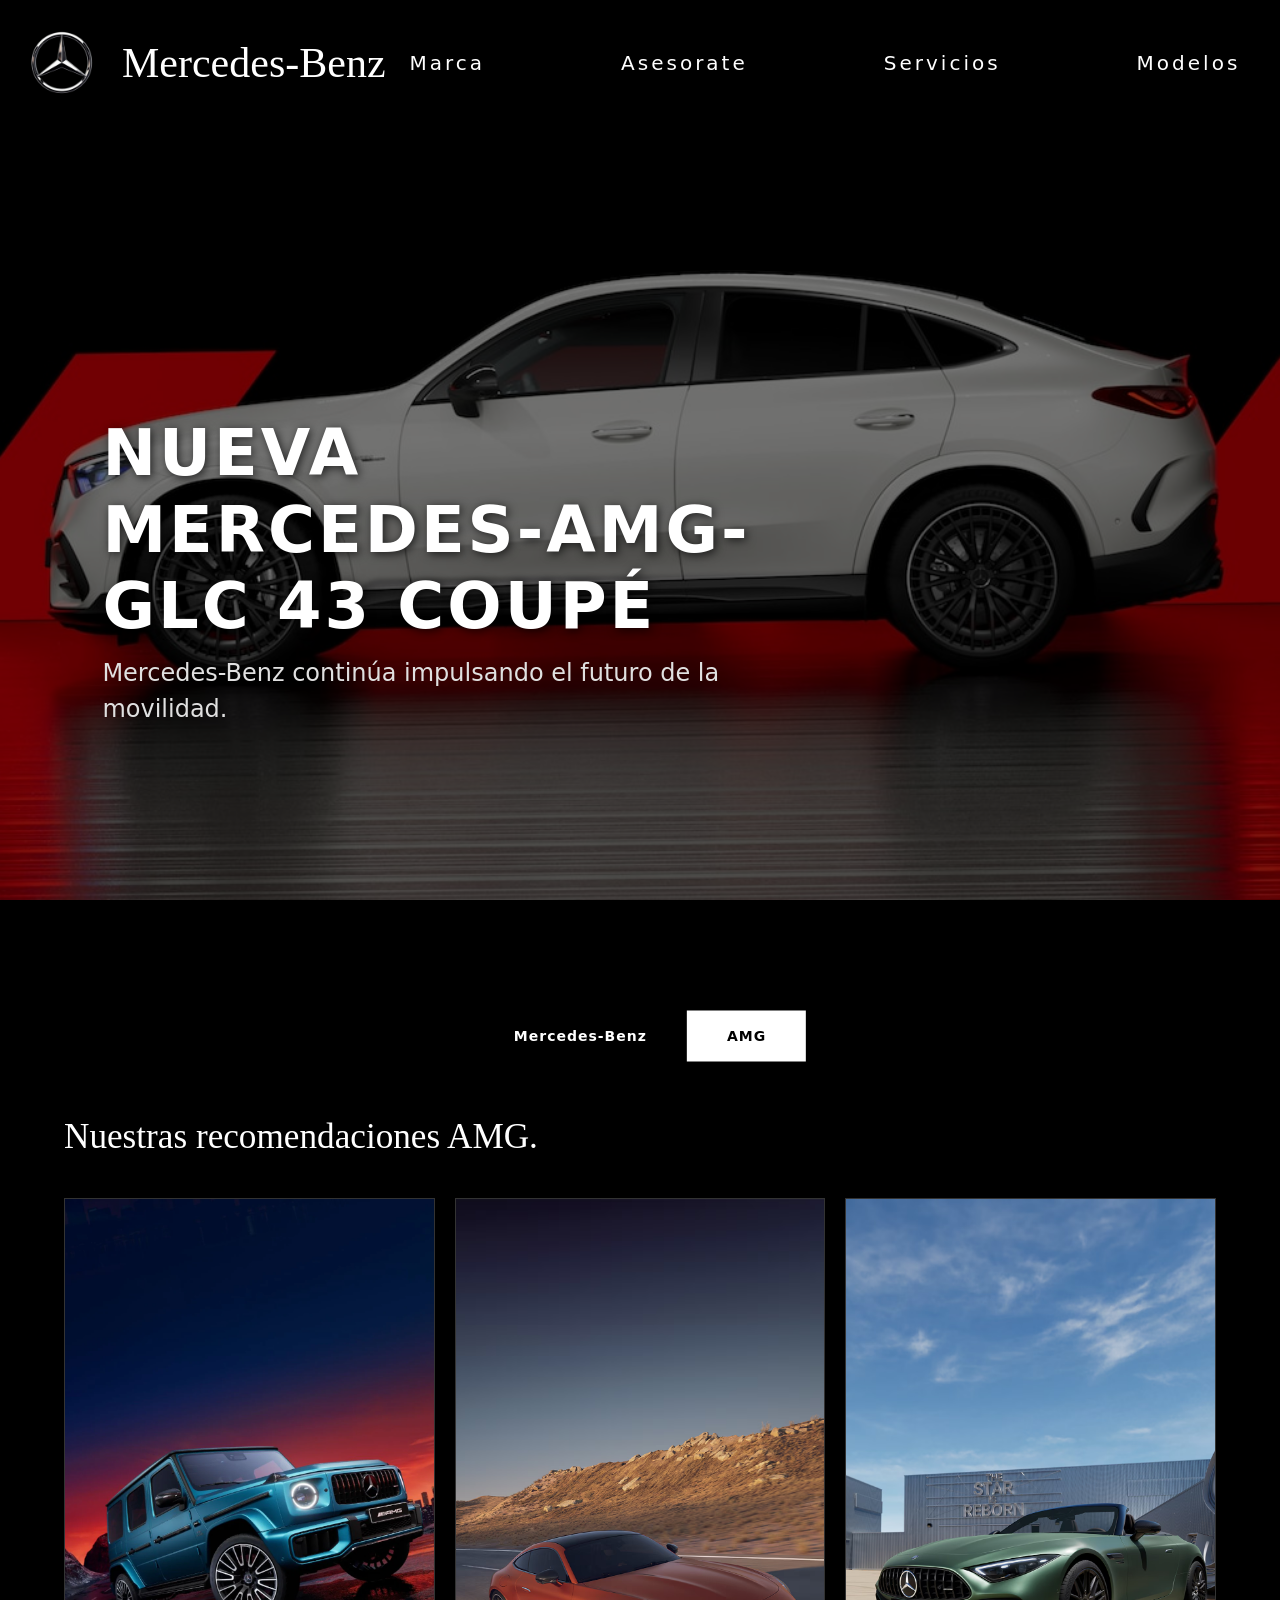
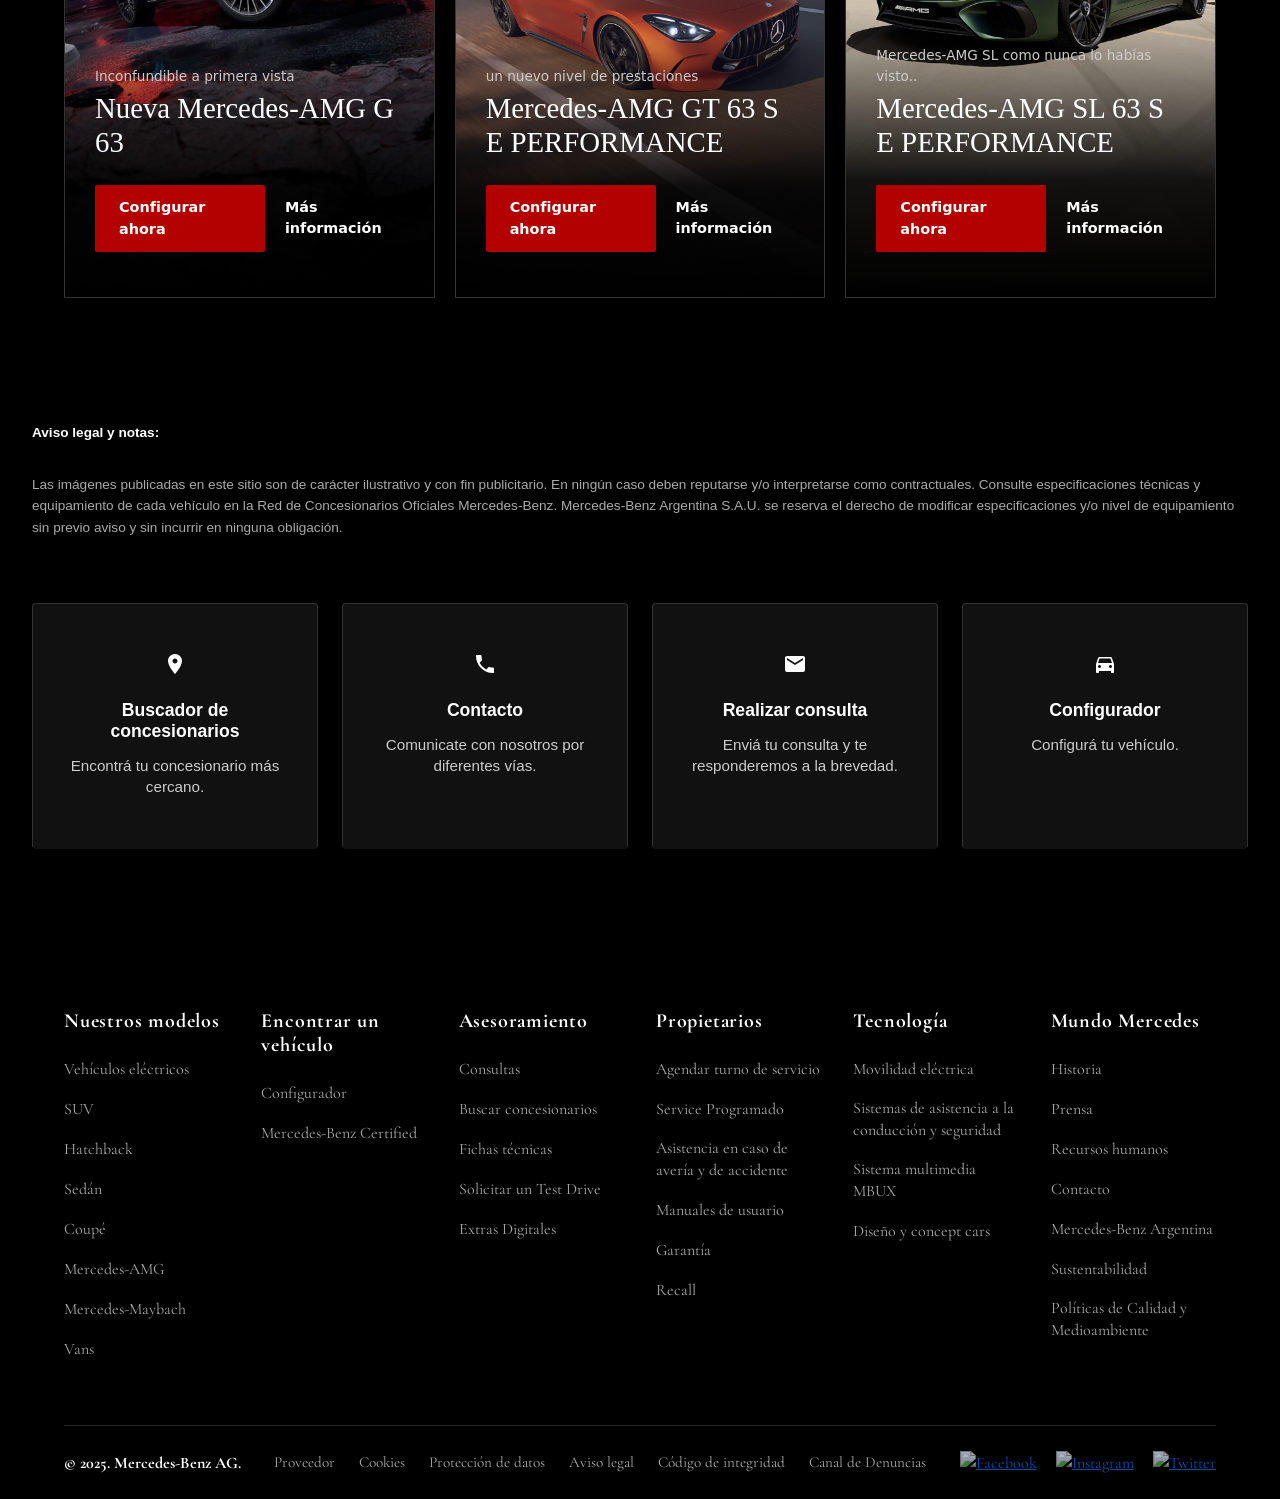
==== pages/amg.html @ 5021b821 "main arreglado" ====
<!DOCTYPE html>
<html lang="es">

<head>
    <meta charset="UTF-8">
    <meta name="author" content="octavio fernandez" />
    <meta name="viewport" content="width=device-width, initial-scale=1.0">
    <meta name="keywords"
        content="mercedes,benz,modelos,4matic,coupe,auto,carro,vehiculo,luxury,luxurycar,suv,amg,performance" />
    <meta name="description" content="Pagina web de la linea Mercedes-AMG - Driving Performance" />
    <link class="icon" href="./assets/img/redondo.png" type="image/png" />

    <link href="https://cdn.jsdelivr.net/npm/bootstrap@5.3.3/dist/css/bootstrap.min.css" rel="stylesheet"
        integrity="sha384-QWTKZyjpPEjISv5WaRU9OFeRpok6YctnYmDr5pNlyT2bRjXh0JMhjY6hW+ALEwIH" crossorigin="anonymous">

    <link href="https://fonts.googleapis.com/css2?family=Cormorant+Garamond:wght@300;400;600&display=swap"
        rel="stylesheet">

    <link rel="stylesheet" href="../css/amg.css">
    <link rel="stylesheet" href="../css/amg2.css">
    <link rel="stylesheet" href="../css/navbar.css">
    <link rel="stylesheet" href="../css/footer.css" />
    <link rel="stylesheet" href="../css/indexresponsive.css" />

    <title>Mercedes-AMG | Octavio Fernandez</title>
</head>

<body>

    <header>
        <nav class="navbar navbar-expand-lg mi-nav-personalizado">
            <div class="container-fluid">

                <a class="navbar-brand mi-logo" href="../index.html">
                    <img src="../assets/img/LOGOPLATEADO1-removebg-preview.png" alt="Logo de Mercedes-Benz" width="40"
                        height="40" class="d-inline-block align-text-top">
                    Mercedes-Benz
                </a>

                <button class="navbar-toggler" type="button" data-bs-toggle="collapse" data-bs-target="#navbarNav"
                    aria-controls="navbarNav" aria-expanded="false" aria-label="Toggle navigation">
                    <span class="navbar-toggler-icon"></span>
                </button>

                <div class="collapse navbar-collapse" id="navbarNav">
                    <ul class="navbar-nav mi-lista-enlaces">
                        <li class="nav-item">
                            <a class="nav-link" href="../pages/marca.html">Marca</a>
                        </li>
                        <li class="nav-item">
                            <a class="nav-link" href="./pages/asesorate.html">Asesorate</a>
                        </li>
                        <li class="nav-item">
                            <a class="nav-link" href="../pages/servicios.html">Servicios</a>
                        </li>
                        <li class="nav-item">
                            <a class="nav-link" href="../pages/modelos.html">Modelos</a>
                        </li>
                    </ul>
                </div>

            </div>
        </nav>
    </header>
<main>
        <!-- HERO PRINCIPAL -->
        <section class="hero">
            <div class="hero-overlay">
                <div class="hero-content">
                    <h1 class="hero-titulo">Nueva Mercedes-AMG-GLC 43 Coupé</h1>
                    <p class="hero-descripcion">Mercedes-Benz continúa impulsando el futuro de la movilidad.</p>
                </div>
            </div>
            <div class="hero-tabs">
                <a href="index.html" class="hero-tab active">Mercedes-Benz</a>
                <a href="pages/amg.html" class="hero-tab">AMG</a>
            </div>
        </section>

        <!-- SECCIÓN RECOMENDACIONES -->
        <section class="recomendaciones" id="recomendaciones-amg">
            <h2 class="recomendaciones__titulo">Nuestras recomendaciones AMG.</h2>

            <div class="recomendaciones__grid">
                <article class="card-auto">
                    <img src="../assets/img/G63 AMG.webp" alt="" class="card-auto__img">
                    <div class="card-auto__content">
                        <span class="card-auto__tag">Inconfundible a primera vista</span>
                        <h3 class="card-auto__nombre">Nueva Mercedes-AMG G 63</h3>
                        <div class="card-auto__acciones">
                            <a href="#" class="btn-azul">Configurar ahora</a>
                            <a href="#" class="link-blanco">Más información</a>
                        </div>
                    </div>
                </article>

                <article class="card-auto">
                    <img src="../assets/img/GT63 AMG.avif" alt="AMG C 63 S" class="card-auto__img">
                    <div class="card-auto__content">
                        <span class="card-auto__tag">un nuevo nivel de prestaciones</span>
                        <h3 class="card-auto__nombre">Mercedes-AMG GT 63 S E PERFORMANCE</h3>
                        <div class="card-auto__acciones">
                            <a href="#" class="btn-azul">Configurar ahora</a>
                            <a href="#" class="link-blanco">Más información</a>
                        </div>
                    </div>
                </article>

                <article class="card-auto">
                    <img src="../assets/img/SL63 AMG.avif" alt="AMG GLE 53 Coupé" class="card-auto__img">
                    <div class="card-auto__content">
                        <span class="card-auto__tag">Mercedes-AMG SL como nunca lo habías visto..</span>
                        <h3 class="card-auto__nombre">Mercedes-AMG SL 63 S E PERFORMANCE</h3>
                        <div class="card-auto__acciones">
                            <a href="#" class="btn-azul">Configurar ahora</a>
                            <a href="#" class="link-blanco">Más información</a>
                        </div>
                    </div>
                </article>
            </div>
        </section>

        <!-- SECCIÓN LEGALES Y ACCIONES -->
        <section class="legales-y-acciones">
            <div class="aviso-legal">
                <p><strong>Aviso legal y notas:</strong><br>
                    Las imágenes publicadas en este sitio son de carácter ilustrativo y con fin publicitario. En ningún
                    caso deben reputarse y/o interpretarse como contractuales. Consulte especificaciones técnicas y
                    equipamiento de cada vehículo en la Red de Concesionarios Oficiales Mercedes-Benz. Mercedes-Benz
                    Argentina S.A.U. se reserva el derecho de modificar especificaciones y/o nivel de equipamiento sin
                    previo aviso y sin incurrir en ninguna obligación.</p>
            </div>

            <div class="acciones-grid">
                <a href="#" class="accion-card">
                    <svg class="accion-icon" viewBox="0 0 24 24" fill="currentColor">
                        <path d="M12 2C8.13 2 5 5.13 5 9c0 5.25 7 13 7 13s7-7.75 7-13c0-3.87-3.13-7-7-7zm0 9.5c-1.38 0-2.5-1.12-2.5-2.5s1.12-2.5 2.5-2.5 2.5 1.12 2.5 2.5-1.12 2.5-2.5 2.5z" />
                    </svg>
                    <h4 class="accion-titulo">Buscador de concesionarios</h4>
                    <p class="accion-descripcion">Encontrá tu concesionario más cercano.</p>
                </a>

                <a href="#" class="accion-card">
                    <svg class="accion-icon" viewBox="0 0 24 24" fill="currentColor">
                        <path d="M6.62 10.79c1.44 2.83 3.76 5.14 6.59 6.59l2.2-2.2c.27-.27.67-.36 1.02-.24 1.12.37 2.33.57 3.57.57.55 0 1 .45 1 1V20c0 .55-.45 1-1 1-9.39 0-17-7.61-17-17 0-.55.45-1 1-1h3.5c.55 0 1 .45 1 1 0 1.25.2 2.45.57 3.57.11.35.03.74-.25 1.02l-2.2 2.2z" />
                    </svg>
                    <h4 class="accion-titulo">Contacto</h4>
                    <p class="accion-descripcion">Comunicate con nosotros por diferentes vías.</p>
                </a>

                <a href="#" class="accion-card">
                    <svg class="accion-icon" viewBox="0 0 24 24" fill="currentColor">
                        <path d="M20 4H4c-1.1 0-1.99.9-1.99 2L2 18c0 1.1.9 2 2 2h16c1.1 0 2-.9 2-2V6c0-1.1-.9-2-2-2zm0 4l-8 5-8-5V6l8 5 8-5v2z" />
                    </svg>
                    <h4 class="accion-titulo">Realizar consulta</h4>
                    <p class="accion-descripcion">Enviá tu consulta y te responderemos a la brevedad.</p>
                </a>

                <a href="#" class="accion-card">
                    <svg class="accion-icon" viewBox="0 0 24 24" fill="currentColor">
                        <path d="M18.92 6.01C18.72 5.42 18.16 5 17.5 5h-11c-.66 0-1.21.42-1.42 1.01L3 12v8c0 .55.45 1 1 1h1c.55 0 1-.45 1-1v-1h12v1c0 .55.45 1 1 1h1c.55 0 1-.45 1-1v-8l-2.08-5.99zM6.5 16c-.83 0-1.5-.67-1.5-1.5S5.67 13 6.5 13s1.5.67 1.5 1.5S7.33 16 6.5 16zm11 0c-.83 0-1.5-.67-1.5-1.5s.67-1.5 1.5-1.5 1.5.67 1.5 1.5-.67 1.5-1.5 1.5zM5 11l1.5-4.5h11L19 11H5z" />
                    </svg>
                    <h4 class="accion-titulo">Configurador</h4>
                    <p class="accion-descripcion">Configurá tu vehículo.</p>
                </a>
            </div>
        </section>
    </main>

    <footer class="footer" role="contentinfo">
        <div class="footer-main">
            <div class="footer-col">
                <h4 class="footer-col-titulo">Nuestros modelos</h4>
                <ul class="footer-col-lista">
                    <li><a href="#">Vehículos eléctricos</a></li>
                    <li><a href="#">SUV</a></li>
                    <li><a href="#">Hatchback</a></li>
                    <li><a href="#">Sedán</a></li>
                    <li><a href="#">Coupé</a></li>
                    <li><a href="#">Mercedes-AMG</a></li>
                    <li><a href="#">Mercedes-Maybach</a></li>
                    <li><a href="#">Vans</a></li>
                </ul>
            </div>
            <div class="footer-col">
                <h4 class="footer-col-titulo">Encontrar un vehículo</h4>
                <ul class="footer-col-lista">
                    <li><a href="#">Configurador</a></li>
                    <li><a href="#">Mercedes-Benz Certified</a></li>
                </ul>
            </div>
            <div class="footer-col">
                <h4 class="footer-col-titulo">Asesoramiento</h4>
                <ul class="footer-col-lista">
                    <li><a href="#">Consultas</a></li>
                    <li><a href="#">Buscar concesionarios</a></li>
                    <li><a href="#">Fichas técnicas</a></li>
                    <li><a href="#">Solicitar un Test Drive</a></li>
                    <li><a href="#">Extras Digitales</a></li>
                </ul>
            </div>
            <div class="footer-col">
                <h4 class="footer-col-titulo">Propietarios</h4>
                <ul class="footer-col-lista">
                    <li><a href="#">Agendar turno de servicio</a></li>
                    <li><a href="#">Service Programado</a></li>
                    <li><a href="#">Asistencia en caso de avería y de accidente</a></li>
                    <li><a href="#">Manuales de usuario</a></li>
                    <li><a href="#">Garantía</a></li>
                    <li><a href="#">Recall</a></li>
                </ul>
            </div>
            <div class="footer-col">
                <h4 class="footer-col-titulo">Tecnología</h4>
                <ul class="footer-col-lista">
                    <li><a href="#">Movilidad eléctrica</a></li>
                    <li><a href="#">Sistemas de asistencia a la conducción y seguridad</a></li>
                    <li><a href="#">Sistema multimedia MBUX</a></li>
                    <li><a href="#">Diseño y concept cars</a></li>
                </ul>
            </div>
            <div class="footer-col">
                <h4 class="footer-col-titulo">Mundo Mercedes</h4>
                <ul class="footer-col-lista">
                    <li><a href="#">Historia</a></li>
                    <li><a href="#">Prensa</a></li>
                    <li><a href="#">Recursos humanos</a></li>
                    <li><a href="#">Contacto</a></li>
                    <li><a href="#">Mercedes-Benz Argentina</a></li>
                    <li><a href="#">Sustentabilidad</a></li>
                    <li><a href="#">Políticas de Calidad y Medioambiente</a></li>
                </ul>
            </div>
        </div>

        <div class="footer-divider"></div>

        <div class="footer-bottom">
            <p class="footer-copy">© 2025. Mercedes-Benz AG.</p>
            <nav class="footer-legal" aria-label="Legal">
                <a href="#">Proveedor</a>
                <a href="#">Cookies</a>
                <a href="#">Protección de datos</a>
                <a href="#">Aviso legal</a>
                <a href="#">Código de integridad</a>
                <a href="#">Canal de Denuncias</a>
            </nav>
            <nav class="footer-socials" aria-label="Redes sociales">
                <a href="#" aria-label="Facebook"><img src="./assets/img/facebook.png" alt="Facebook"></a>
                <a href="#" aria-label="Instagram"><img src="./assets/img/instagram.png" alt="Instagram"></a>
                <a href="#" aria-label="Twitter"><img src="./assets/img/twiiiter.png" alt="Twitter"></a>
            </nav>
        </div>

    </footer>

    <script src="https://cdn.jsdelivr.net/npm/bootstrap@5.3.8/dist/js/bootstrap.bundle.min.js"
        integrity="sha384-FKyoEForCGlyvwx9Hj09JcYn3nv7wiPVlz7YYwJrWVcXK/BmnVDxM+D2scQbITxI"
        crossorigin="anonymous"></script>

    <script src="./js/index.js" defer></script>
</body>

</html>
---- css/amg.css ----
/* =========================================
   ESTILOS GENERALES
   ========================================= */
body {
  background-color: #000000; /* Fondo completamente negro */
  color: #ffffff; /* Texto general en blanco */
  margin: 0;
  padding: 0;
}

/* =========================================
   Hero Section (Imagen Full Screen)
   ========================================= */
.hero {
  background-image: url('../assets/img/GLC\ AMG\ NUEVAAA.jpg');
  background-size: cover;
  background-position: center;
  background-attachment: fixed;
  height: 100vh;
  width: 100%;
  position: relative;
  display: flex;
  align-items: center;
  justify-content: center;
}

.hero-imagen2 {
  position: relative;
  width: 100%;
  height: 100vh;
  min-height: 520px;
  background-image: url('../assets/img/SF2-GLE-HP-L-V2.jpg');
  background-size: cover;
  background-position: center;
  display: flex;
  align-items: center;
}

.hero-imagen2__panel {
  max-width: 480px;
  margin-left: 8%;
  background: rgba(245, 245, 243, 0.72);
  backdrop-filter: blur(6px);
  padding: 2.5rem 2.5rem 2.5rem 2rem;
}

/* =========================================
   Reemplaza la clase hero-overlay
   ========================================= */
.hero-overlay {
  position: absolute;
  top: 0;
  left: 0;
  width: 100%;
  height: 100%;
  background: rgba(0, 0, 0, 0.5);
  display: flex;
  align-items: center;
  justify-content: flex-start;
  padding: 0 8%;
  box-sizing: border-box;
}

/* =========================================
   Reemplaza la clase hero-content
   ========================================= */
.hero-content {
  text-align: left;
  color: #ffffff;
  max-width: 700px;
}

.hero-titulo {
  font-size: 4rem;
  text-transform: uppercase;
  font-weight: 800;
  margin-bottom: 10px;
  letter-spacing: 3px;
  text-shadow: 2px 2px 10px rgba(0, 0, 0, 0.7);
}

.hero-descripcion {
  font-size: 1.5rem;
  margin-bottom: 30px;
  font-weight: 300;
  color: #e0e0e0;
}

/* Botón de llamado a la acción */
.btn-principal {
  display: inline-block;
  padding: 15px 40px;
  background-color: #d32f2f;
  color: white;
  text-decoration: none;
  font-weight: bold;
  text-transform: uppercase;
  border-radius: 5px;
  transition: background 0.3s ease, transform 0.2s ease;
}

.btn-principal:hover {
  background-color: #b71c1c;
  transform: translateY(-3px);
}

.hero-video {
  position: relative;
  width: 100%;
  height: 100vh;
  min-height: 520px;
  background: #000000;
}

.hero-video__bg {
  position: absolute;
  inset: 0;
  z-index: 0;
  overflow: hidden; 
}

.hero-video__media {
  width: 100%;
  height: 100%;
  object-fit: cover;
  object-position: center;
}

.hero-video__toggle {
  position: absolute;
  top: 1.25rem;
  right: 1.5rem;
  z-index: 10;
  width: 2.75rem;
  height: 2.75rem;
  border-radius: 50%;
  border: 2px solid rgba(255, 255, 255, 0.75);
  background: transparent;
  color: #fff;
  cursor: pointer;
  display: flex;
  align-items: center;
  justify-content: center;
  transition: background 0.2s, border-color 0.2s;
}

.hero-video__toggle:hover {
  background: rgba(255, 255, 255, 0.18);
  border-color: #fff;
}

.hero-video__toggle .icon {
  width: 1.1rem;
  height: 1.1rem;
}

.hero-video__panel {
  position: relative;
  z-index: 5;
  height: 100%;
  display: flex;
  flex-direction: column;
  justify-content: center;
  padding: 3rem 2.5rem 3rem 3.5rem;
  max-width: 540px;
  background: rgba(245, 245, 243, 0.72);
  backdrop-filter: blur(6px);
  -webkit-backdrop-filter: blur(6px);
}

.hero-video__titulo {
  font-size: clamp(2rem, 4vw, 3.25rem);
  font-weight: 300;
  line-height: 1.12;
  color: #1a1a1a;
  margin: 0 0 1.25rem;
  letter-spacing: -0.01em;
}

.hero-video__descripcion {
  font-size: clamp(0.875rem, 1.1vw, 1rem);
  line-height: 1.65;
  color: #3a3a3a;
  margin: 0 0 2rem;
  max-width: 420px;
}

.hero-video__acciones {
  display: flex;
  flex-direction: column;
  gap: 0.875rem;
  align-items: flex-start;
}

.btn {
  display: inline-block;
  font-size: 0.8125rem;
  font-weight: 700;
  letter-spacing: 0.04em;
  text-transform: uppercase;
  text-decoration: none;
  padding: 0.75rem 1.5rem;
  transition: background 0.2s, color 0.2s, border-color 0.2s;
  cursor: pointer;
}

.btn--primario {
  background: #1800cc;
  color: #120202;
  border: 2px solid #0066cc;
}

.btn--primario:hover {
  background: #004fa3;
  border-color: #004fa3;
}

.btn--secundario {
  background: transparent;
  color: #1a1a1a;
  border: 2px solid #1a1a1a;
}

.btn--secundario:hover {
  background: rgba(0, 0, 0, 0.07);
}

/* --- TABS AL FINAL DEL HERO --- */
.hero-tabs {
  position: absolute;
  bottom: 0;
  left: 50%;
  transform: translate(-50%, 50%);
  display: flex;
  z-index: 99; 
  box-shadow: 0 4px 10px rgba(0,0,0,0.15);
}

.hero-tab {
  padding: 15px 40px;
  border: none;
  font-size: 14px;
  font-weight: bold;
  cursor: pointer;
  letter-spacing: 1px;
  text-decoration: none; 
  display: flex;        
  align-items: center;
  justify-content: center;
}

.hero-tab.active {
  background-color: #000;
  color: #fff;
}

.hero-tab:not(.active) {
  background-color: #fff;
  color: #000;
}

/* =========================================
   SECCIÓN: RECOMENDACIONES (ESTILO AMG OSCURO)
========================================= */
.recomendaciones {
  padding: 80px 5% 60px;
  background-color: #000000;
  color: #ffffff;
  width: 100%;
  box-sizing: border-box;
}

.recomendaciones__titulo {
  font-family: 'Times New Roman', Times, serif;
  font-size: 2.2rem;
  font-weight: normal;
  margin-bottom: 40px;
  color: #ffffff;
  max-width: 1400px;
  margin-left: auto;
  margin-right: auto;
}

.recomendaciones__grid {
  display: grid;
  grid-template-columns: repeat(auto-fit, minmax(300px, 1fr));
  gap: 20px;
  max-width: 1400px;
  margin-left: auto;
  margin-right: auto;
}

.card-auto {
  position: relative;
  height: 700px; 
  background-color: #111111;
  border: 1px solid #333333; 
  overflow: hidden;
  display: flex;
  flex-direction: column;
  justify-content: flex-end;
  cursor: pointer; 
  /* Agregamos la transición para el borde y el resplandor */
  transition: box-shadow 0.4s ease, border-color 0.4s ease;
}

/* EFECTO RESPLANDOR ROJO AL HACER HOVER */
.card-auto:hover {
  border-color: #b30000;
  box-shadow: 0 0 25px rgba(179, 0, 0, 0.6), inset 0 0 10px rgba(179, 0, 0, 0.2);
}

.card-auto__img {
  position: absolute;
  top: 0;
  left: 0;
  width: 100%;
  height: 100%;
  object-fit: cover;
  z-index: 1;
  transition: transform 0.6s ease; 
}

/* Efecto hover: agranda la imagen ligeramente */
.card-auto:hover .card-auto__img {
  transform: scale(1.05);
}

.card-auto__content {
  position: relative;
  z-index: 2;
  padding: 40px 30px 30px;
  background: linear-gradient(to top, rgba(0,0,0,1) 0%, rgba(0,0,0,0.9) 40%, rgba(0,0,0,0) 100%);
  color: #ffffff;
  display: flex;
  flex-direction: column;
  gap: 5px;
}

.card-auto__tag {
  font-size: 0.85rem;
  font-weight: 300;
  color: #cccccc; 
}

.card-auto__nombre {
  font-family: 'Times New Roman', Times, serif;
  font-size: 1.8rem;
  font-weight: normal;
  margin-bottom: 20px;
}

.card-auto__acciones {
  display: flex;
  align-items: center;
  gap: 20px;
  margin-bottom: 15px;
}

.btn-azul { 
  background-color: #b30000; 
  color: #ffffff;
  padding: 12px 24px;
  text-decoration: none;
  font-size: 0.9rem;
  font-weight: bold;
  border-radius: 2px; 
  transition: background-color 0.3s ease;
}

.btn-azul:hover {
  background-color: #8a0000; 
}

.link-blanco {
  color: #ffffff;
  text-decoration: none; 
  font-size: 0.9rem;
  font-weight: bold;
  border-bottom: 1px solid transparent; 
  transition: border-bottom-color 0.3s ease, color 0.3s ease;
}

.link-blanco:hover {
  color: #cccccc;
  border-bottom-color: #cccccc;
}

.card-auto__legal {
    font-size: 0.65rem;
    color: #888888;
    line-height: 1.2;
    margin-top: 15px;
    font-family: sans-serif;
}

/* =========================================
   SECCIÓN: SERVICIOS AL CLIENTE
========================================= */

.servicios-al-cliente {
  background-color: #000000; 
  width: 100%;
  padding: 4rem 2rem;
  box-sizing: border-box;
  max-width: 100%; 
}

.servicios-al-cliente__slider,
.servicios-al-cliente__titulo {
  max-width: 1400px;
  margin-left: auto;
  margin-right: auto;
}

.servicios-al-cliente__titulo {
  font-family: "Times New Roman", Times, serif;
  font-size: 2.2rem;
  font-weight: 400;
  color: #ffffff;
  margin-bottom: 2.5rem;
}

/* --- SLIDER Y CONTENEDOR --- */
.servicios-al-cliente__slider {
  position: relative;
}

.slider__window {
  overflow: hidden;
  width: 100%;
}

.slider__wrapper {
  display: flex;
  gap: 4rem; 
  transition: transform 0.5s ease-in-out; 
}

/* --- CARDS --- */
.slider__card {
  flex: 0 0 calc(50% - 2rem); 
}

.card-servicio {
  display: flex;
  flex-direction: column;
  background-color: #000000;
}

.card-servicio__img {
  width: 100%;
  height: auto;
  object-fit: cover;
  margin-bottom: 1.5rem;
}

.card-servicio__content {
  display: flex;
  flex-direction: column;
  flex-grow: 1;
}

.card-servicio__subtitulo {
  font-family: sans-serif;
  font-size: 1.4rem; 
  font-weight: 600;
  color: #ffffff;
  margin-bottom: 1rem;
}

.card-servicio__descripcion {
  font-family: sans-serif;
  font-size: 1.1rem; 
  color: #cccccc; /* Un gris sutil para que contraste en fondo negro */
  line-height: 1.6;
  margin-bottom: 2.5rem;
  flex-grow: 1;
}

/* --- BOTONES OUTLINE --- */
.btn-servicio {
  display: inline-block;
  align-self: flex-start;
  padding: 0.8rem 1.5rem; 
  font-family: sans-serif;
  font-size: 1rem; 
  font-weight: 600;
  color: #ffffff; /* Texto en blanco */
  text-decoration: none;
  background-color: transparent; /* Fondo transparente */
  border: 1px solid #b30000; /* Borde rojo */
  border-radius: 2px;
  transition: all 0.3s ease;
}

.btn-servicio:hover {
  background-color: #b30000; /* Fondo rojo al pasar el mouse */
  color: #ffffff;
}

/* --- CONTROLES DEL SLIDER (Flecha) --- */
.slider__nav {
  position: absolute;
  top: 35%;
  right: -1.5rem;
  transform: translateY(-50%);
  background-color: #111111; /* Control más oscuro */
  border: 1px solid #333333;
  border-radius: 50%;
  width: 50px; 
  height: 50px;
  display: flex;
  align-items: center;
  justify-content: center;
  box-shadow: 0 4px 10px rgba(0,0,0,0.5);
  cursor: pointer;
  z-index: 10;
  transition: transform 0.2s ease, box-shadow 0.2s ease, border-color 0.2s ease;
}

.slider__nav:hover {
  transform: translateY(-50%) scale(1.05);
  border-color: #b30000;
  box-shadow: 0 0 15px rgba(179, 0, 0, 0.4);
}

.icon-arrow {
  width: 24px;
  height: 24px;
  color: #ffffff; /* Flecha blanca */
}

/* --- PAGINACIÓN (Puntitos) --- */
.slider__pagination {
  display: flex;
  justify-content: center;
  align-items: center;
  gap: 0.6rem;
  margin-top: 3.5rem;
}

.dot {
  width: 8px; 
  height: 8px;
  background-color: #444444; /* Puntos inactivos más oscuros */
  border-radius: 50%;
  cursor: pointer;
  transition: background-color 0.3s ease, transform 0.3s ease;
}

.dot.active {
  background-color: #b30000; /* Punto activo rojo */
  transform: scale(1.2);
}

/* =========================================
   SECCIÓN: LEGALES Y ACCIONES
========================================= */

.legales-y-acciones {
  background-color: #000000; /* Ahora el fondo también es negro aquí */
  width: 100%;
  padding: 4rem 2rem 6rem 2rem; 
  box-sizing: border-box;
}

.aviso-legal,
.acciones-grid {
  max-width: 1400px;
  margin-left: auto;
  margin-right: auto;
}

/* --- AVISO LEGAL --- */
.aviso-legal {
  margin-bottom: 4rem;
}

.aviso-legal p {
  font-family: sans-serif;
  font-size: 0.85rem;
  line-height: 1.6;
  color: #aaaaaa; /* Gris más claro para que resalte sobre negro */
  margin: 0;
}

.aviso-legal strong {
  color: #ffffff; /* Negritas en blanco puro */
  display: block;
  margin-bottom: 0.5rem;
}

/* --- GRILLA DE ACCIONES --- */
.acciones-grid {
  display: grid;
  grid-template-columns: repeat(4, 1fr);
  gap: 1.5rem;
}

.accion-card {
  display: flex;
  flex-direction: column;
  align-items: center;
  text-align: center;
  background-color: #111111; /* Tarjetas de acción oscuras */
  border: 1px solid #333333; /* Borde sutil oscuro */
  padding: 3rem 1.5rem;
  text-decoration: none;
  border-radius: 4px;
  border-bottom: 3px solid transparent;
  transition: background-color 0.3s ease, border-bottom-color 0.3s ease, box-shadow 0.3s ease;
}

.accion-card:hover {
  background-color: #1a1a1a; /* Ligeramente más clara al hover */
  border-bottom-color: #b30000; /* Línea roja AMG */
  box-shadow: 0 5px 15px rgba(0,0,0,0.5);
}

.accion-icon {
  width: 24px;
  height: 24px;
  color: #ffffff; /* Iconos en blanco */
  margin-bottom: 1.5rem;
}

.accion-titulo {
  font-family: sans-serif;
  font-size: 1.1rem;
  font-weight: 600;
  color: #ffffff; /* Texto principal blanco */
  margin-bottom: 0.8rem;
}

.accion-descripcion {
  font-family: sans-serif;
  font-size: 0.95rem;
  color: #cccccc; /* Texto secundario gris claro */
  line-height: 1.4;
  margin: 0;
}
---- css/navbar.css ----
.mi-nav-personalizado {
  background-color: #000000; 
  padding-top: 8px; 
  padding-bottom: 8px; 
  border-bottom: 10px solid #000000; 
  
  position: relative; 
}

.mi-logo {
  color: #ffffff !important; 
  font-size: 42px; 
  font-family: serif;
  
  display: flex;
  align-items: center; 
  gap: 10px; 
}

.mi-logo img {
  width: 100px; 
  height: auto; 
  margin-right: 0; 
}

.mi-lista-enlaces {
  margin-left: auto;
  margin-right: 40px;
  gap: 120px;
}

.mi-nav-personalizado .nav-link {
  color: #ffffff; 
  font-size: 20px; 
        
  letter-spacing: 3px; 
  transition: all 0.3s ease; 
}

.mi-nav-personalizado .nav-link:hover {
  color: #ffffff;
  transform: scale(1.5);
  text-shadow: 0 0 5px rgba(255, 255, 255, 0.8), 
               0 0 15px rgba(255, 255, 255, 0.6), 
               0 0 20px rgba(255, 255, 255, 0.4); 
}

.navbar-toggler {
  border-color: #ffffff; 
}

.mi-nav-personalizado .navbar-toggler-icon {
  background-image: url("data:image/svg+xml,%3csvg xmlns='http://www.w3.org/2000/svg' viewBox='0 0 30 30'%3e%3cpath stroke='rgba(255, 255, 255, 1)' stroke-linecap='round' stroke-miterlimit='10' stroke-width='2' d='M4 7h22M4 15h22M4 23h22'/%3e%3c/svg%3e");
}

body {
  overflow-x: hidden;
}
---- css/footer.css ----
/* ===== FOOTER ===== */

.footer {
  background-color: #000000;
  color: #ffffff;
  font-family: 'Cormorant Garamond', Georgia, serif;
  padding-top: 4rem;
}

.footer-main {
  display: grid;
  grid-template-columns: repeat(6, 1fr);
  gap: 2rem;
  padding: 0 5vw 4rem;
}

.footer-col-titulo {
  font-size: 1.25rem; /* Aumentado para destacar más */
  font-weight: 700;
  color: #ffffff;
  letter-spacing: 0.04em;
  text-transform: none;
  margin-bottom: 1.5rem;
}

.footer-col-lista {
  list-style: none;
  padding: 0;
  margin: 0;
  display: flex;
  flex-direction: column;
  gap: 1rem;
}

.footer-col-lista li a {
  display: inline-block; /* Necesario para que el efecto de escala funcione perfecto */
  font-size: 1rem; 
  color: #aaaaaa;
  text-decoration: none;
  /* La transición ahora anima el color y el tamaño */
  transition: color 0.25s ease, transform 0.25s ease; 
  line-height: 1.4;
  transform-origin: left center; /* Hace que crezca hacia la derecha y no desde el centro */
}

.footer-col-lista li a:hover {
  color: #ffffff;
  text-decoration: underline;
  text-underline-offset: 4px; /* Separa el subrayado un poquito de la letra para que quede más elegante */
  transform: scale(1.05); /* Agranda la palabra un 5% */
}

.footer-divider {
  height: 1px;
  background-color: rgba(255, 255, 255, 0.15);
  margin: 0 5vw;
}

.footer-bottom {
  display: flex;
  align-items: center;
  justify-content: space-between;
  flex-wrap: wrap;
  gap: 1rem;
  padding: 1.5rem 5vw;
}

.footer-copy {
  font-size: 1rem; 
  font-weight: 700;
  color: #ffffff;
  margin: 0;
  white-space: nowrap;
}

.footer-legal {
  display: flex;
  flex-wrap: wrap;
  gap: 1.5rem;
}

.footer-legal a {
  display: inline-block;
  font-size: 0.95rem; 
  color: #aaaaaa;
  text-decoration: none;
  transition: color 0.25s ease, transform 0.25s ease;
}

.footer-legal a:hover {
  color: #ffffff;
  text-decoration: underline;
  text-underline-offset: 4px;
  transform: scale(1.05);
}

.footer-socials {
  display: flex;
  align-items: center;
  gap: 1.2rem;
}

.footer-socials a img {
  width: 25px; 
  height: 25px; 
  object-fit: contain;
  filter: brightness(0.7);
  transition: filter 0.25s ease, transform 0.25s ease;
}

.footer-socials a:hover img {
  filter: brightness(1);
  transform: scale(1.1); /* Hice que los íconos de redes también crezcan un poquito al tocarlos */
}

/* ===== RESPONSIVE ===== */

@media (max-width: 1100px) {
  .footer-main {
    grid-template-columns: repeat(3, 1fr);
  }
}

@media (max-width: 680px) {
  .footer-main {
    grid-template-columns: repeat(2, 1fr);
  }
  .footer-bottom {
    flex-direction: column;
    align-items: flex-start;
  }
  .footer-legal {
    gap: 1rem;
  }
}

@media (max-width: 400px) {
  .footer-main {
    grid-template-columns: 1fr;
  }
}
---- css/indexresponsive.css ----
/* =========================================
   ARCHIVO: responsive.css
   Control total de adaptabilidad (Mobile First & Desktop First)
========================================= */

/* =========================================
   1. TABLETS Y PANTALLAS MEDIANAS (hasta 1024px)
========================================= */
@media (max-width: 1024px) {
  /* --- Legales y Acciones --- */
  .acciones-grid {
    grid-template-columns: repeat(2, 1fr); /* Pasa a 2 columnas */
  }

  /* --- Footer --- */
  .footer-main {
    grid-template-columns: repeat(3, 1fr); /* Pasa a 3 columnas */
  }
}

/* =========================================
   2. TABLETS VERTICALES Y CELULARES GRANDES (hasta 768px)
========================================= */
@media (max-width: 768px) {
  /* --- Tipografía General (Achicamos títulos enormes) --- */
  .hero-titulo {
    font-size: 2.5rem;
    letter-spacing: 1px;
  }
  
  .hero-descripcion {
    font-size: 1.1rem;
  }

  .hero-imagen2__titulo {
    font-size: 1.8rem;
  }

  .recomendaciones__titulo,
  .servicios-al-cliente__titulo {
    font-size: 1.8rem;
    margin-bottom: 1.5rem;
    text-align: center; /* Centramos los títulos de sección en mobile */
  }

  /* --- Hero 2 (Panel) --- */
  .hero-imagen2__panel {
    margin-left: 5%;
    margin-right: 5%;
    max-width: 90%;
    padding: 2rem 1.5rem;
  }

  /* --- Hero Video (Panel) --- */
  .hero-video__panel {
    padding: 2rem 1.5rem;
    max-width: 90%;
    margin: 0 auto; /* Lo centramos un poco más */
  }

  /* --- Tabs del Hero --- */
  .hero-tabs {
    width: 90%;
    justify-content: center;
  }
  
  .hero-tab {
    padding: 12px 20px;
    font-size: 13px;
    flex: 1; /* Ocupan mitades iguales */
    text-align: center;
  }

  /* --- Recomendaciones --- */
  .recomendaciones {
    padding: 50px 5% 40px;
  }
  
  .card-auto {
    height: 450px; /* Tarjetas un poco más bajas para que entren en pantalla */
  }

  /* --- Slider Servicios al Cliente --- */
  .slider__wrapper {
    gap: 1rem; /* Reducimos el espacio vacío */
  }
  
  .slider__card {
    flex: 0 0 100%; /* Muestra 1 sola foto entera por pantalla */
  }
  
  .slider__nav {
    display: none; /* En celular molestan las flechas, mejor ocultarlas */
  }

  /* --- Legales --- */
  .legales-y-acciones {
    padding: 3rem 1.5rem;
  }

  /* --- Footer --- */
  .footer-main {
    grid-template-columns: repeat(2, 1fr); /* Pasa a 2 columnas */
    gap: 2.5rem;
  }
  
  .footer-bottom {
    flex-direction: column;
    align-items: flex-start;
  }
}

/* =========================================
   3. CELULARES CHICOS (hasta 576px)
========================================= */
@media (max-width: 576px) {
  /* --- Textos Hero --- */
  .hero-titulo {
    font-size: 2rem;
  }
  
  /* --- Botones (Hacemos que ocupen todo el ancho para ser "Touch-friendly") --- */
  .btn--primario, 
  .btn--secundario,
  .btn-azul,
  .btn-servicio {
    width: 100%;
    text-align: center;
    box-sizing: border-box;
    display: block;
  }

  .hero-video__acciones {
    width: 100%;
  }

  .card-auto__acciones {
    flex-direction: column; /* Apilamos los botones del auto */
    align-items: flex-start;
    gap: 15px;
  }

  /* --- Legales --- */
  .acciones-grid {
    grid-template-columns: 1fr; /* Pasa a 1 sola columna vertical */
  }

  /* --- Footer --- */
  .footer-main {
    grid-template-columns: 1fr; /* Todo el footer en 1 columna vertical */
    text-align: center; /* Centramos el texto del footer en pantallas muy chicas */
  }

  .footer-col-lista {
    align-items: center; /* Centramos los links */
  }

  .footer-legal {
    flex-direction: column;
    gap: 1rem;
    width: 100%;
    text-align: center;
  }
  
  .footer-socials {
    width: 100%;
    justify-content: center;
    margin-top: 1rem;
  }
}
/* =========================================
   NAVEGACIÓN MOBILE (Menú Hamburguesa)
   Se activa en pantallas menores a 992px (Breakpoint de Bootstrap)
========================================= */
@media (max-width: 991px) {
  
  /* Hacemos que el menú desplegable tenga fondo negro puro y flote sobre la pantalla */
  .mi-nav-personalizado {
    position: relative;
    background-color: #000000; /* Asegura que la barra de arriba sea negra */
  }

  #navbarNav {
    background-color: #000000;
    position: absolute;
    top: 100%; /* Cae justo debajo de la barra */
    left: 0;
    width: 100%;
    padding: 1rem 2rem;
    z-index: 1050;
    box-shadow: 0 10px 15px rgba(0,0,0,0.5); /* Sombra para que despegue del fondo */
  }

  /* Reseteamos los espacios locos que vienen del diseño de escritorio */
  .mi-lista-enlaces {
    display: flex;
    flex-direction: column;
    gap: 0; 
    margin: 0;
    padding: 0;
  }

  .mi-lista-enlaces .nav-item {
    margin: 0;
    padding: 0;
  }

  /* Le damos forma a los botones del menú de celular */
  .mi-lista-enlaces .nav-link {
    padding: 1.2rem 0 !important; /* !important pisa cualquier estilo previo */
    text-align: left;
    font-size: 1.2rem;
    color: #ffffff !important; 
    border-bottom: 1px solid rgba(255, 255, 255, 0.1); /* Línea gris súper sutil entre opciones */
    line-height: 1;
    margin: 0;
    display: block; /* Fuerza a que cada link ocupe su propio renglón */
  }

  /* Al último enlace le sacamos la rayita de abajo */
  .mi-lista-enlaces .nav-item:last-child .nav-link {
    border-bottom: none;
  }
}
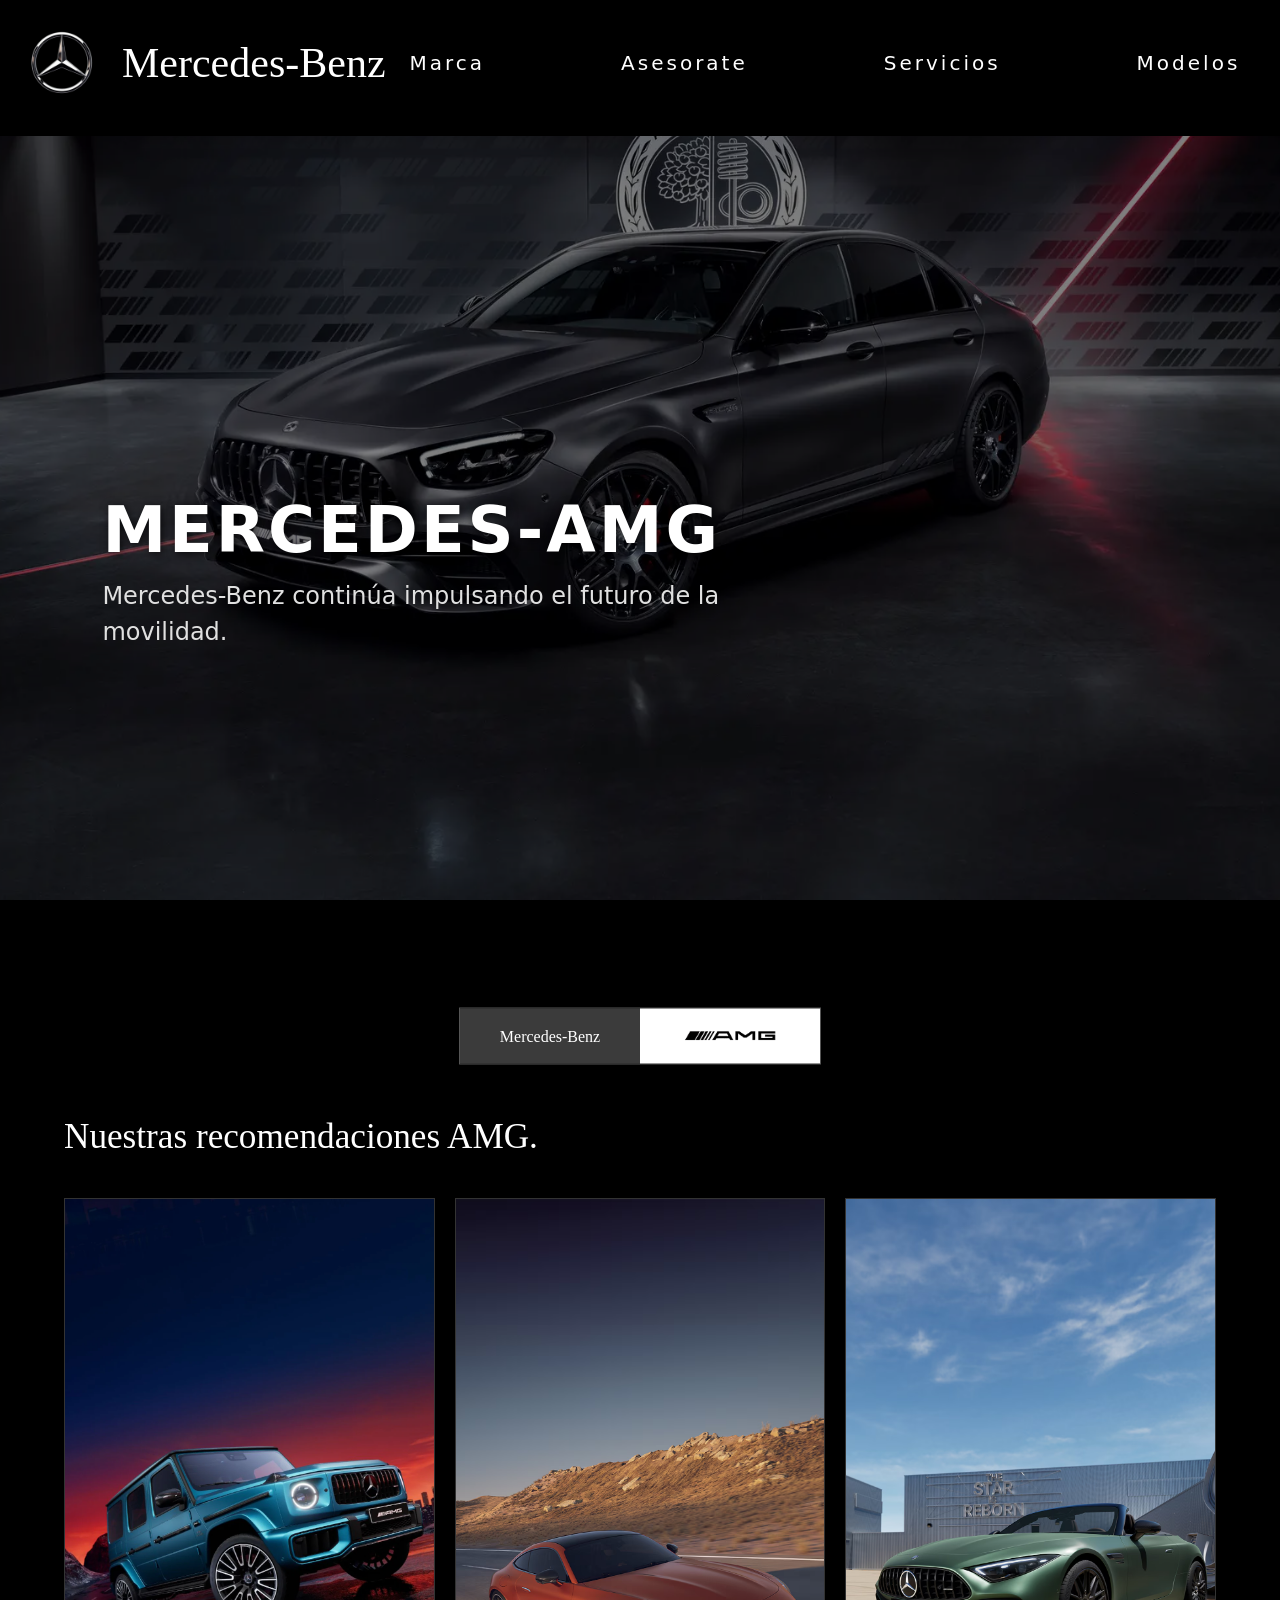
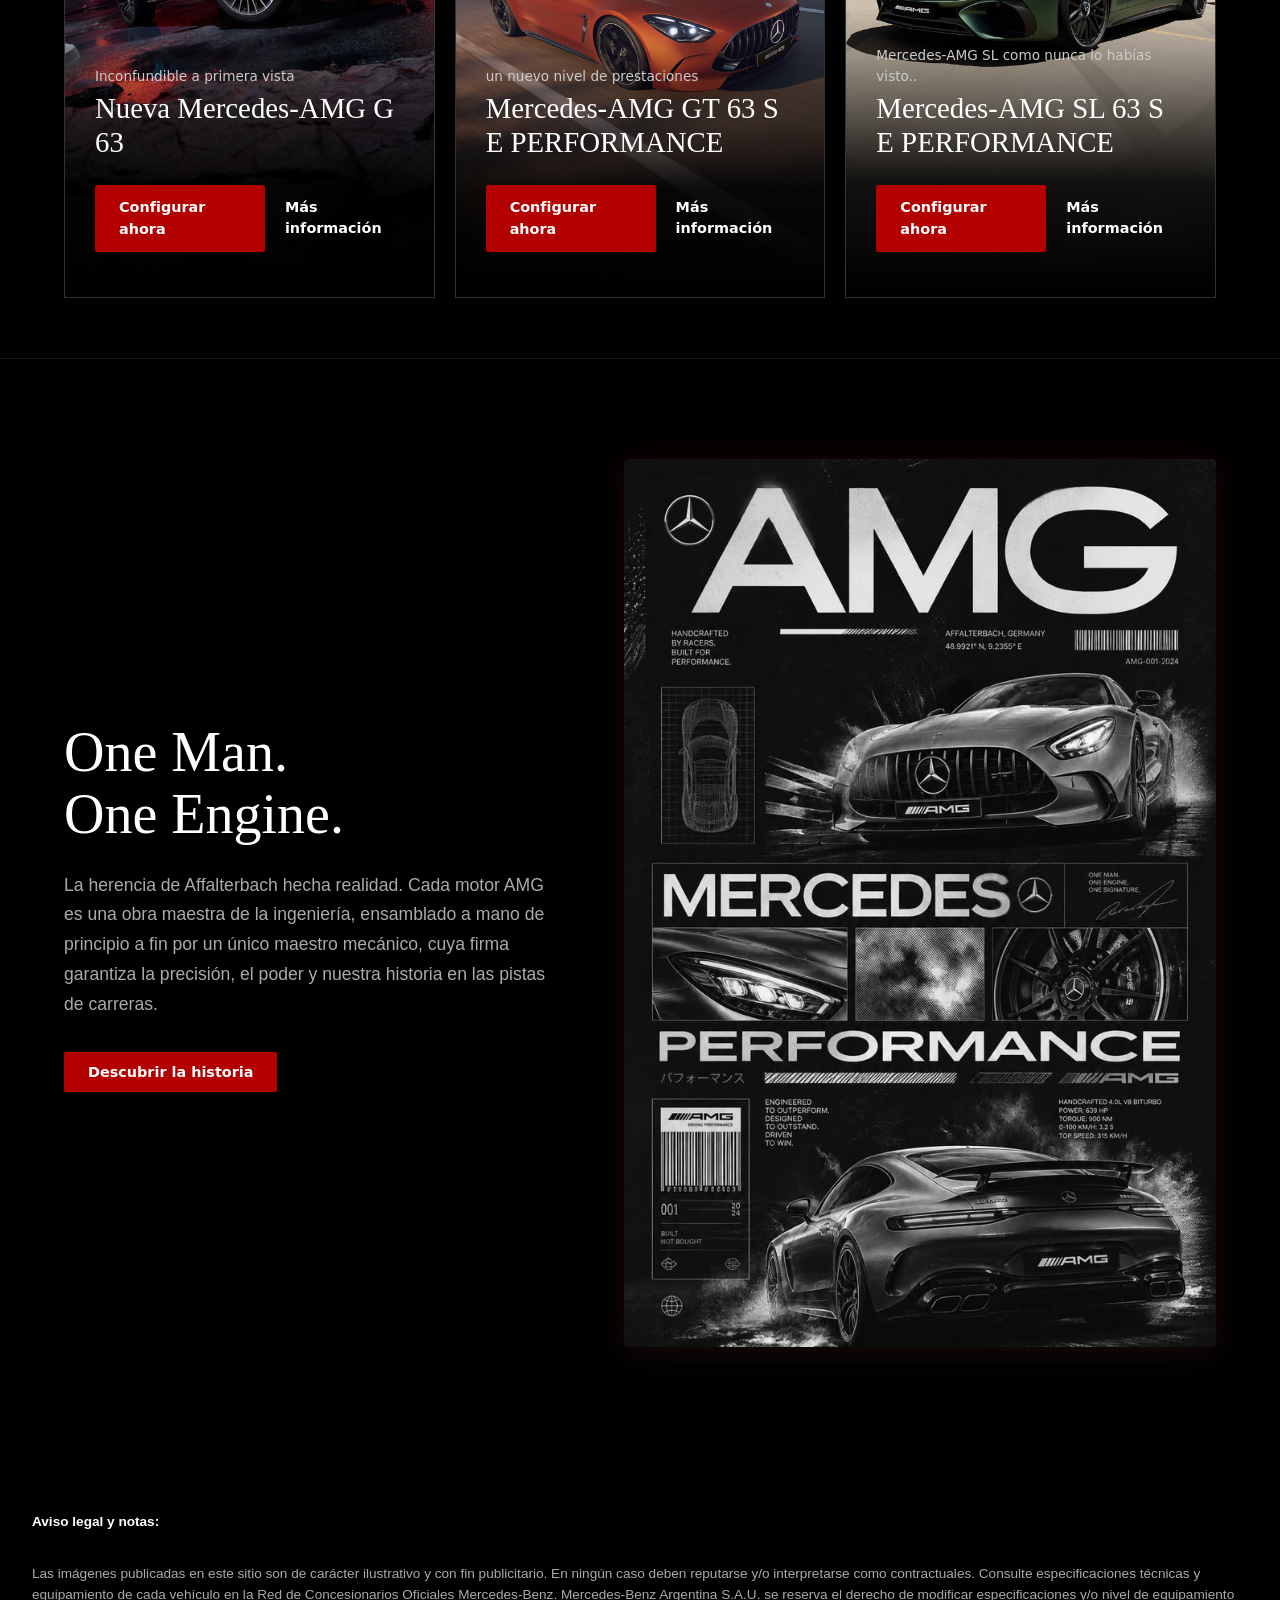
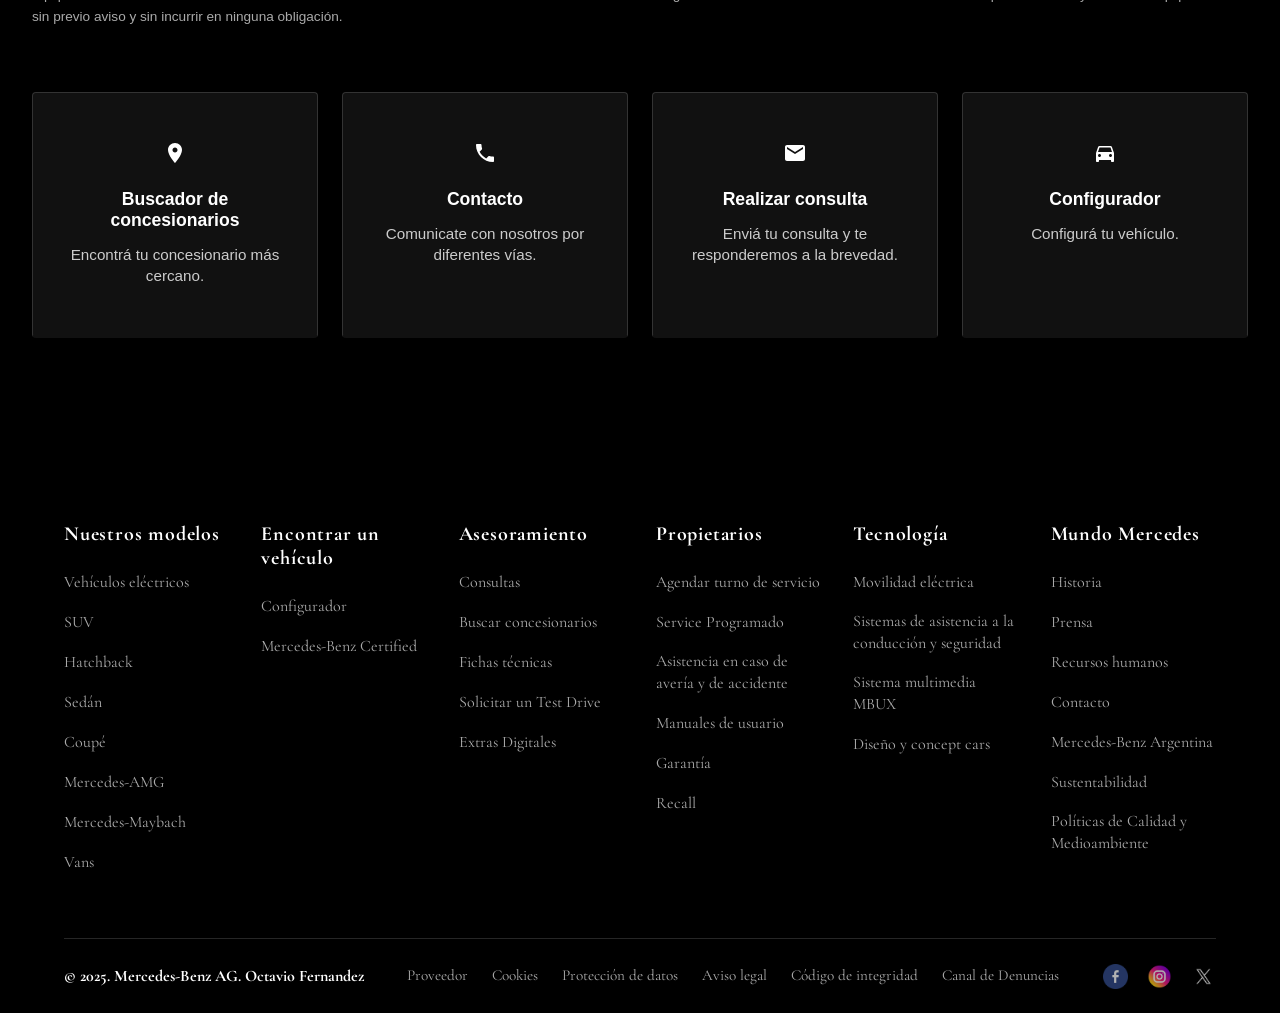
==== commit 36edb25b: "hero cambiado y hover a cards" ====
--- a/pages/amg.html
+++ b/pages/amg.html
@@ -67,14 +67,20 @@
         <section class="hero">
             <div class="hero-overlay">
                 <div class="hero-content">
-                    <h1 class="hero-titulo">Nueva Mercedes-AMG-GLC 43 Coupé</h1>
+                    <h1 class="hero-titulo">Mercedes-AMG</h1>
                     <p class="hero-descripcion">Mercedes-Benz continúa impulsando el futuro de la movilidad.</p>
                 </div>
             </div>
-            <div class="hero-tabs">
-                <a href="index.html" class="hero-tab active">Mercedes-Benz</a>
-                <a href="pages/amg.html" class="hero-tab">AMG</a>
-            </div>
+     <div class="hero-tabs">
+    <!-- El botón de Mercedes ahora está inactivo -->
+    <a href="../index.html" class="hero-tab">Mercedes-Benz</a>
+    
+    <!-- El botón de AMG ahora está activo y tiene la imagen -->
+    <a href="#" class="hero-tab active">
+        <!-- Reemplazá 'logo-amg.png' por el nombre real de tu imagen del logo -->
+        <img src="../assets/img/AMG_PNG-removebg-preview.png" alt="AMG" class="hero-tab__img">
+    </a>
+</div>
         </section>
 
         <!-- SECCIÓN RECOMENDACIONES -->
@@ -119,7 +125,22 @@
                 </article>
             </div>
         </section>
-
+<!-- SECCIÓN ADN AMG (Póster) -->
+        <section class="adn-amg">
+            <div class="adn-amg__container">
+                <div class="adn-amg__texto">
+                    <h2 class="adn-amg__titulo">One Man.<br>One Engine.</h2>
+                    <p class="adn-amg__descripcion">
+                        La herencia de Affalterbach hecha realidad. Cada motor AMG es una obra maestra de la ingeniería, ensamblado a mano de principio a fin por un único maestro mecánico, cuya firma garantiza la precisión, el poder y nuestra historia en las pistas de carreras.
+                    </p>
+                    <a href="#" class="btn-azul">Descubrir la historia</a>
+                </div>
+                <div class="adn-amg__imagen-wrapper">
+                    <!-- Asegurate de tener la imagen con este nombre en tu carpeta img -->
+                    <img src="../assets/img/AMG POSTER.jpg" alt="Póster Filosofía AMG" class="adn-amg__poster">
+                </div>
+            </div>
+        </section>
         <!-- SECCIÓN LEGALES Y ACCIONES -->
         <section class="legales-y-acciones">
             <div class="aviso-legal">
@@ -236,7 +257,7 @@
         <div class="footer-divider"></div>
 
         <div class="footer-bottom">
-            <p class="footer-copy">© 2025. Mercedes-Benz AG.</p>
+            <p class="footer-copy">© 2025. Mercedes-Benz AG. Octavio Fernandez</p>
             <nav class="footer-legal" aria-label="Legal">
                 <a href="#">Proveedor</a>
                 <a href="#">Cookies</a>
@@ -246,9 +267,9 @@
                 <a href="#">Canal de Denuncias</a>
             </nav>
             <nav class="footer-socials" aria-label="Redes sociales">
-                <a href="#" aria-label="Facebook"><img src="./assets/img/facebook.png" alt="Facebook"></a>
-                <a href="#" aria-label="Instagram"><img src="./assets/img/instagram.png" alt="Instagram"></a>
-                <a href="#" aria-label="Twitter"><img src="./assets/img/twiiiter.png" alt="Twitter"></a>
+                <a href="#" aria-label="Facebook"><img src="../assets/img/facebook.png" alt="Facebook"></a>
+                <a href="#" aria-label="Instagram"><img src="../assets/img/instagram.png" alt="Instagram"></a>
+                <a href="#" aria-label="Twitter"><img src="../assets/img/twiiiter.png" alt="Twitter"></a>
             </nav>
         </div>
 
--- a/css/amg.css
+++ b/css/amg.css
@@ -13,7 +13,7 @@
    Hero Section (Imagen Full Screen)
    ========================================= */
 .hero {
-  background-image: url('../assets/img/GLC\ AMG\ NUEVAAA.jpg');
+  background-image: url('../assets/img/mercedes-amg-e63-final-edition_98.webp');
   background-size: cover;
   background-position: center;
   background-attachment: fixed;
@@ -234,30 +234,46 @@
   transform: translate(-50%, 50%);
   display: flex;
   z-index: 99; 
-  box-shadow: 0 4px 10px rgba(0,0,0,0.15);
+  box-shadow: 0 4px 15px rgba(0,0,0,0.6);
+  /* Un pequeño borde exterior sutil para contener los botones */
+  border: 1px solid #555555;
 }
 
 .hero-tab {
-  padding: 15px 40px;
-  border: none;
-  font-size: 14px;
-  font-weight: bold;
+  width: 180px; /* Ancho fijo para que ambos botones sean idénticos */
+  height: 55px; /* Alto del botón */
+  font-family: 'Times New Roman', Times, serif; /* Tipografía elegante como en la foto */
+  font-size: 16px;
   cursor: pointer;
-  letter-spacing: 1px;
   text-decoration: none; 
   display: flex;        
   align-items: center;
   justify-content: center;
-}
-
+  transition: background-color 0.3s ease;
+}
+
+/* Pestaña ACTIVA (Blanco) */
 .hero-tab.active {
-  background-color: #000;
-  color: #fff;
-}
-
+  background-color: #ffffff;
+  color: #000000;
+}
+
+/* Pestaña INACTIVA (Gris oscuro mate) */
 .hero-tab:not(.active) {
-  background-color: #fff;
-  color: #000;
+  background-color: #3b3b3b; 
+  color: #ffffff;
+}
+
+.hero-tab:not(.active):hover {
+  background-color: #4f4f4f; /* Se aclara apenitas al pasar el mouse */
+}
+
+/* Imagen del logo AMG adentro del botón */
+.hero-tab__img {
+  height: 94px; /* Ajustá este número si querés el logo más grande o más chico */
+  width: auto;
+  object-fit: contain;
+  display: block;
 }
 
 /* =========================================
@@ -558,13 +574,13 @@
 /* =========================================
    SECCIÓN: LEGALES Y ACCIONES
 ========================================= */
-
 .legales-y-acciones {
-  background-color: #000000; /* Ahora el fondo también es negro aquí */
-  width: 100%;
-  padding: 4rem 2rem 6rem 2rem; 
+  background-color: #000000; 
+  width: 100%;
+  padding: 4rem 2rem 120px 2rem; /* AUMENTADO: de 6rem a 120px para separar del footer */
   box-sizing: border-box;
 }
+
 
 .aviso-legal,
 .acciones-grid {
--- a/css/amg2.css
+++ b/css/amg2.css
@@ -0,0 +1,79 @@
+/* =========================================
+   SECCIÓN: ADN AMG (Póster)
+========================================= */
+.adn-amg {
+  background-color: #000000;
+  padding: 100px 5%;
+  width: 100%;
+  box-sizing: border-box;
+  /* Una línea muy sutil arriba para separarlo del Hero */
+  border-top: 1px solid #1a1a1a; 
+}
+
+.adn-amg__container {
+  max-width: 1200px;
+  margin: 0 auto;
+  display: flex;
+  align-items: center;
+  gap: 60px;
+  justify-content: space-between;
+}
+
+.adn-amg__texto {
+  flex: 1;
+  max-width: 500px;
+}
+
+.adn-amg__titulo {
+  font-family: 'Times New Roman', Times, serif;
+  font-size: 3.5rem;
+  font-weight: normal;
+  color: #ffffff;
+  margin-bottom: 25px;
+  line-height: 1.1;
+}
+
+.adn-amg__descripcion {
+  font-family: sans-serif;
+  font-size: 1.1rem;
+  color: #aaaaaa;
+  line-height: 1.7;
+  margin-bottom: 40px;
+}
+
+.adn-amg__imagen-wrapper {
+  flex: 1;
+  display: flex;
+  justify-content: flex-end;
+}
+
+.adn-amg__poster {
+  max-width: 100%;
+  height: auto;
+  border-radius: 4px;
+  /* Un resplandor sutil para que despegue del fondo negro */
+  box-shadow: 0 10px 40px rgba(255, 255, 255, 0.03), 0 0 30px rgba(179, 0, 0, 0.15);
+  transition: transform 0.4s ease, box-shadow 0.4s ease;
+}
+
+.adn-amg__poster:hover {
+  transform: scale(1.02);
+  box-shadow: 0 10px 40px rgba(255, 255, 255, 0.05), 0 0 40px rgba(179, 0, 0, 0.25);
+}
+
+/* Responsive para que se vea bien en celulares y tablets */
+@media (max-width: 900px) {
+  .adn-amg__container {
+    flex-direction: column;
+    text-align: center;
+    gap: 50px;
+  }
+  
+  .adn-amg__texto {
+    max-width: 100%;
+  }
+  
+  .adn-amg__imagen-wrapper {
+    justify-content: center;
+  }
+}
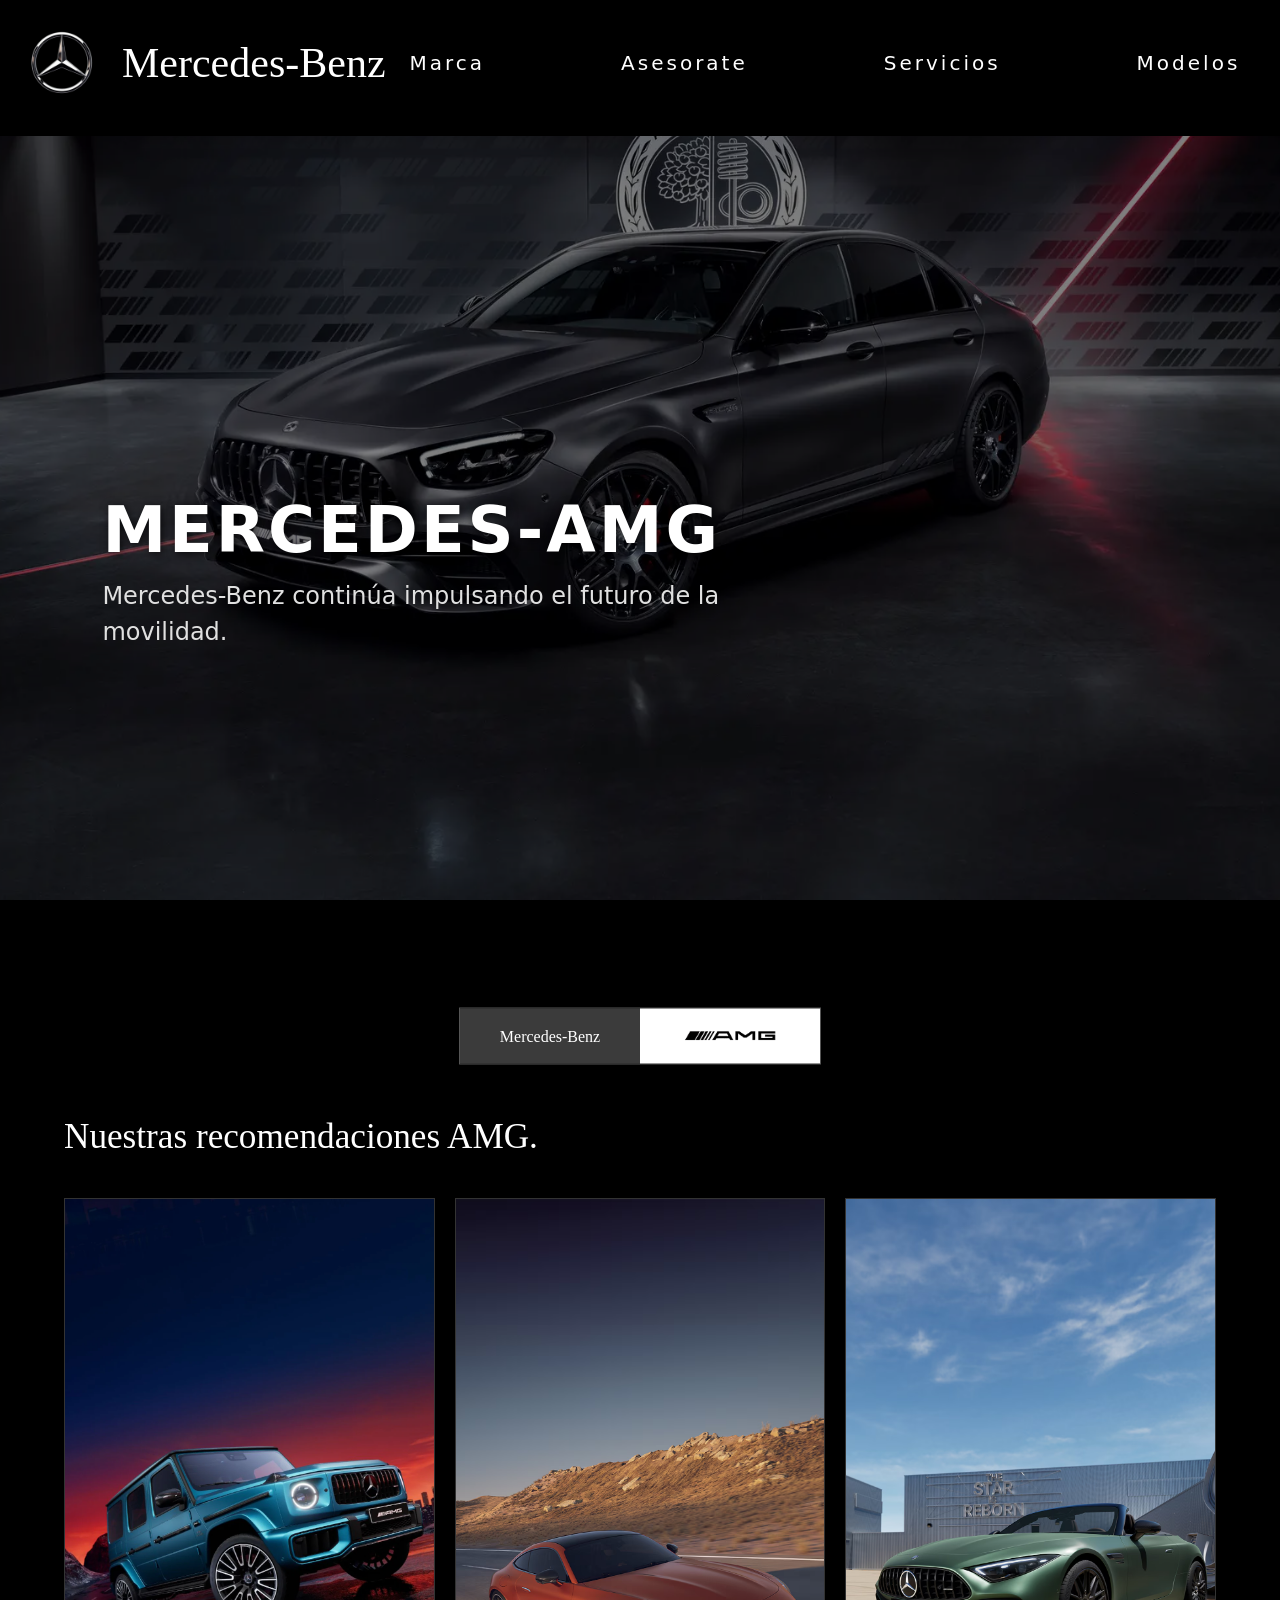
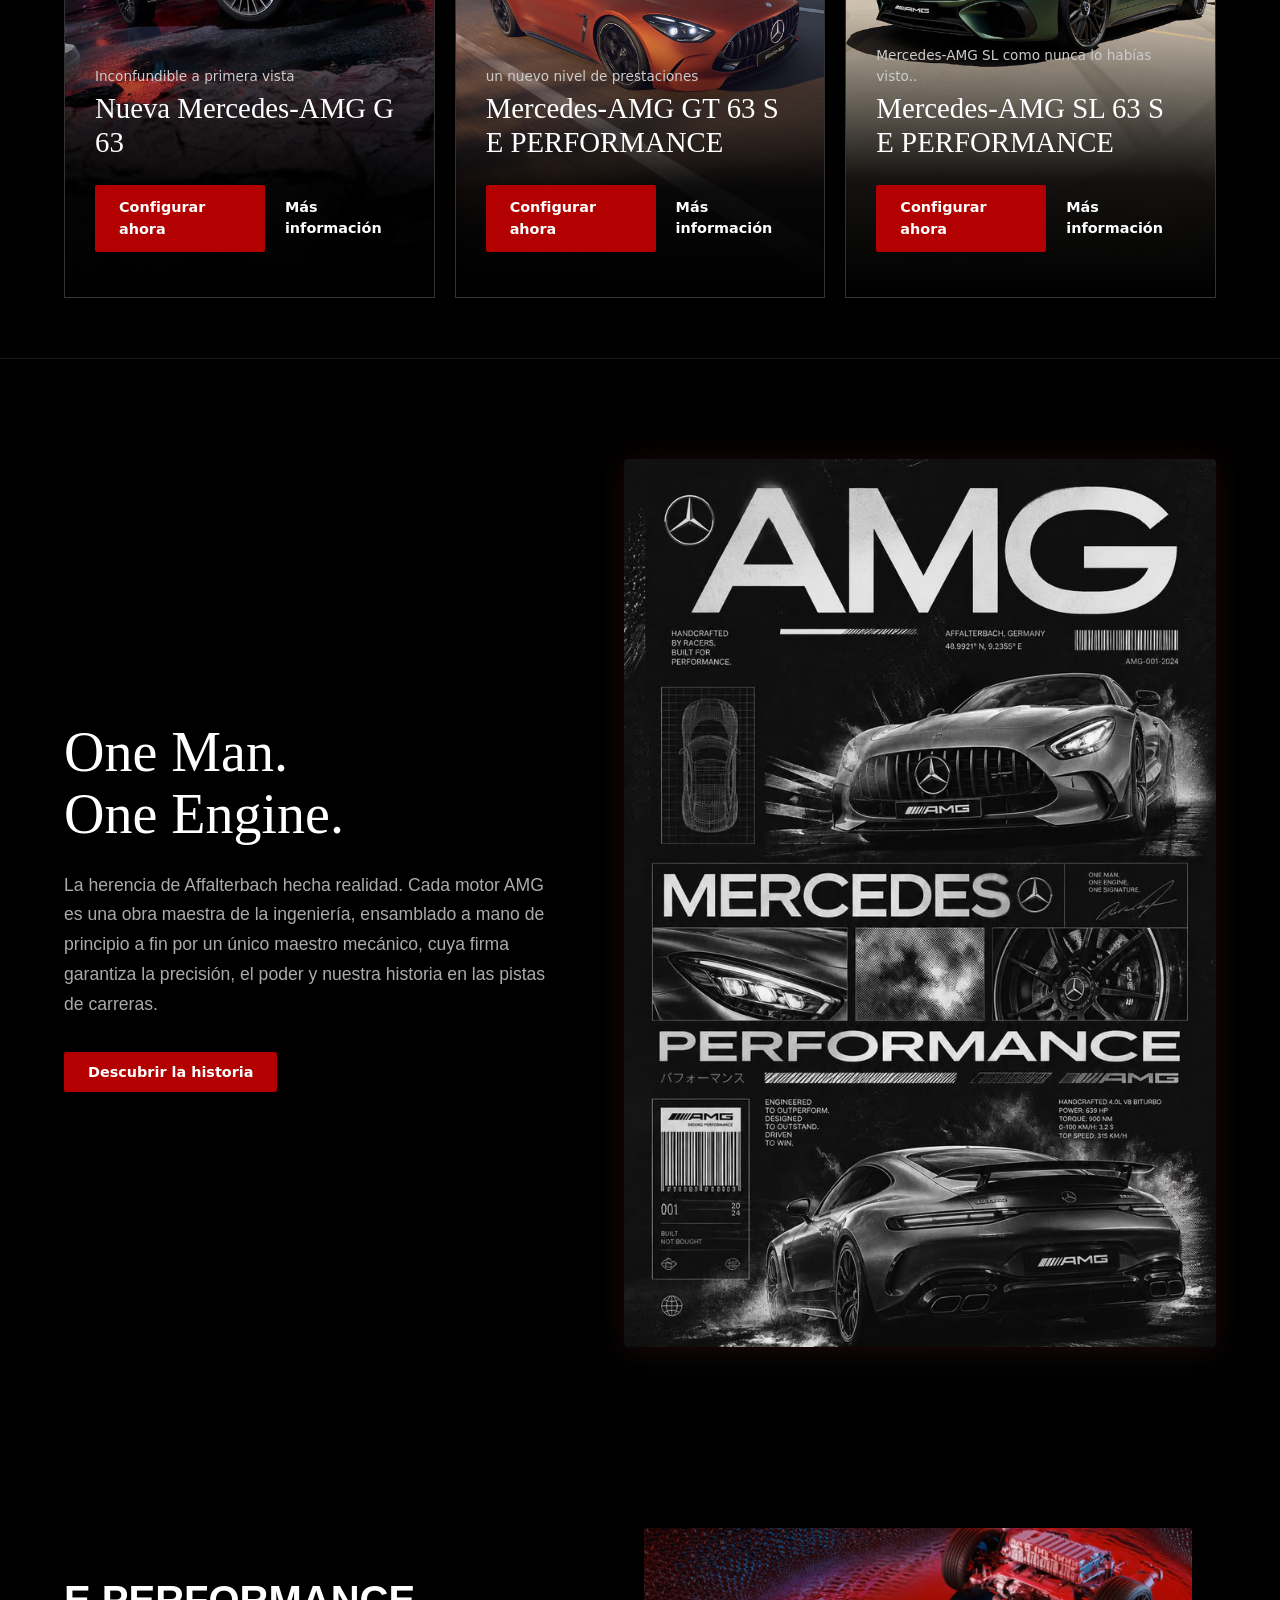
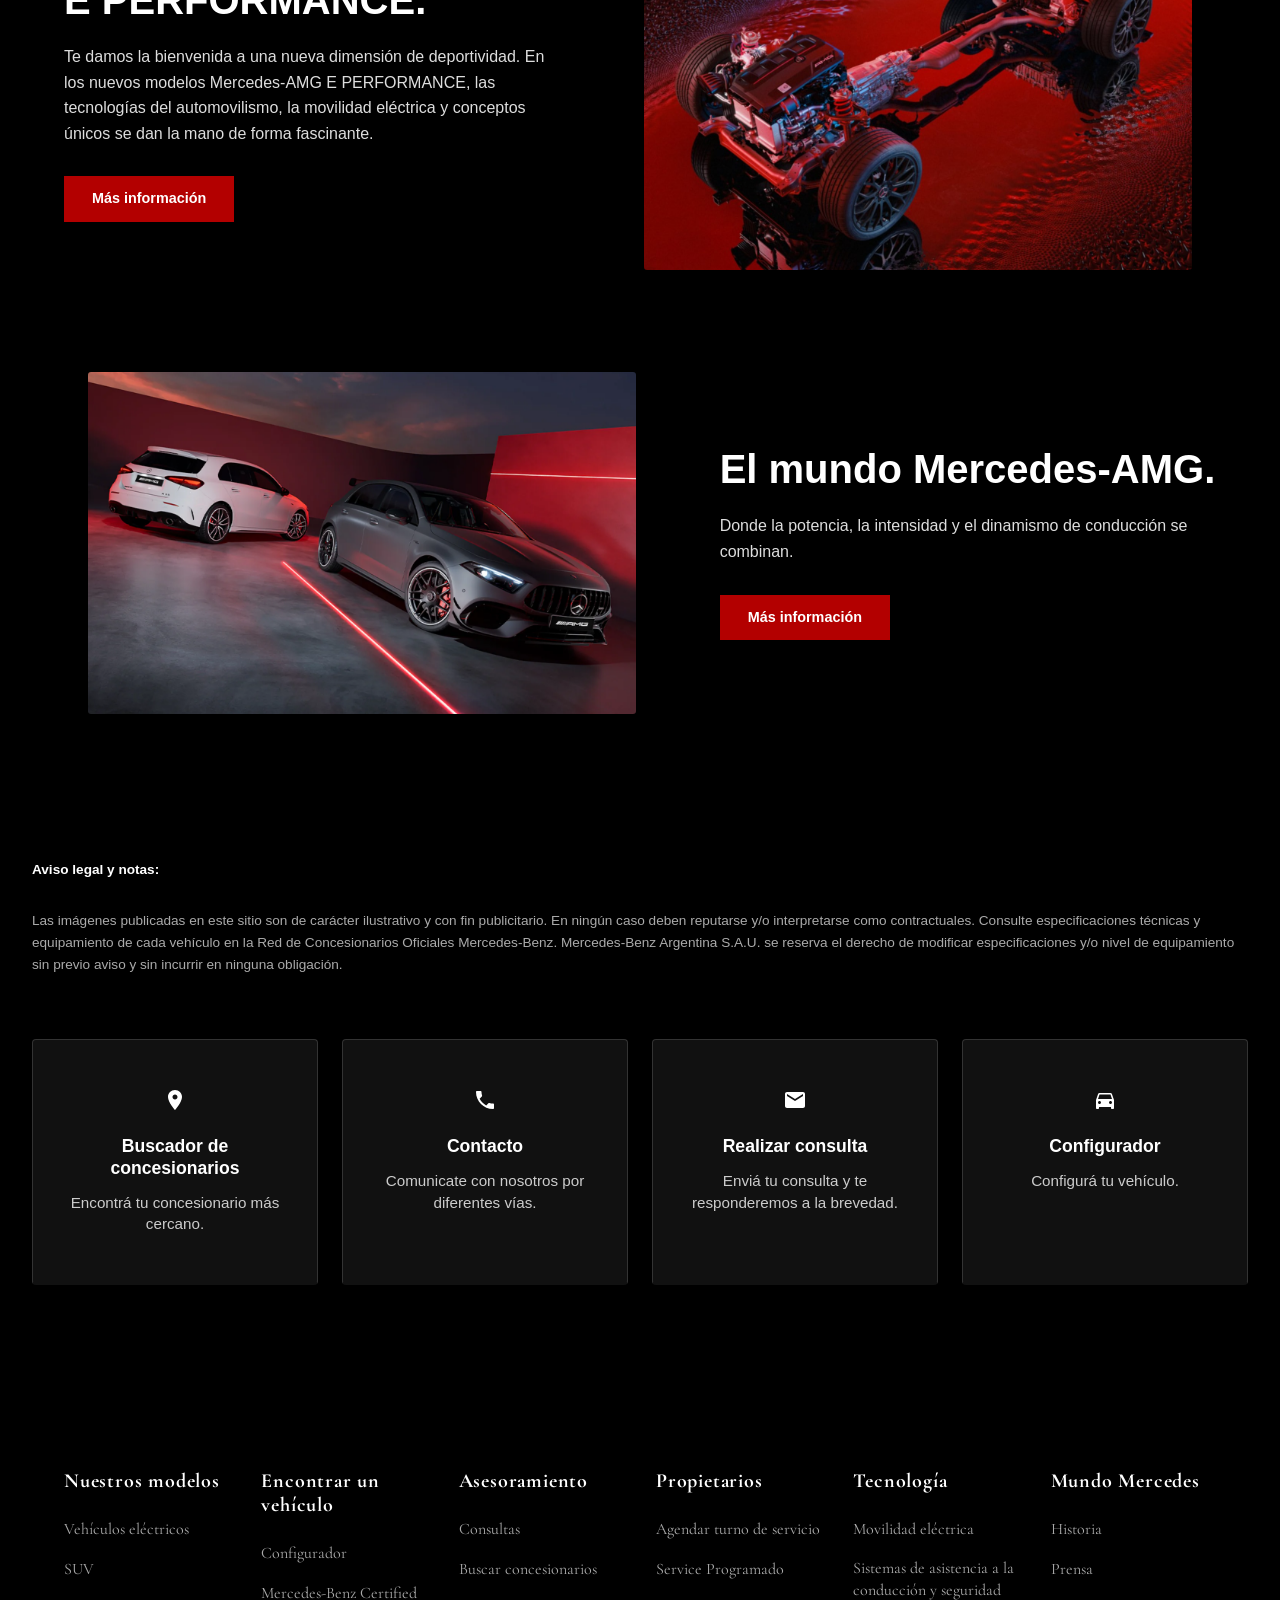
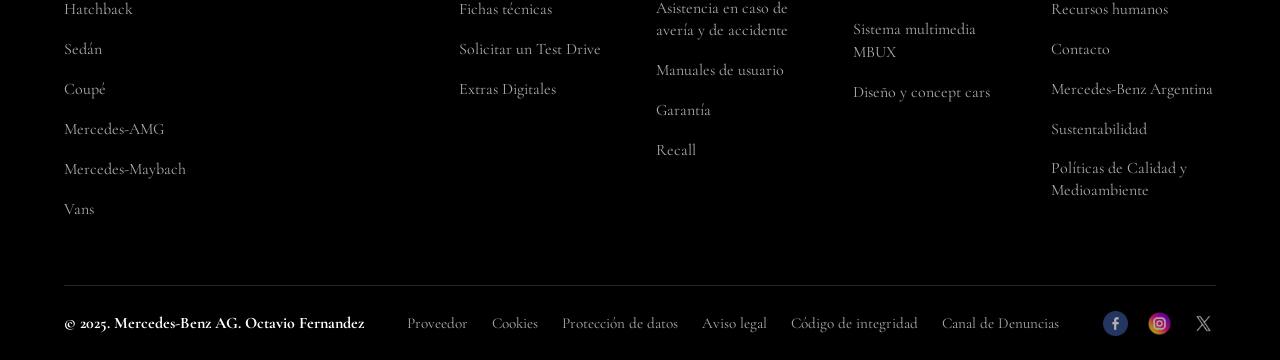
==== commit 5816bb6a: "seccion amg agregada" ====
--- a/pages/amg.html
+++ b/pages/amg.html
@@ -135,12 +135,66 @@
                     </p>
                     <a href="#" class="btn-azul">Descubrir la historia</a>
                 </div>
-                <div class="adn-amg__imagen-wrapper">
-                    <!-- Asegurate de tener la imagen con este nombre en tu carpeta img -->
+                <div class="adn-amg__imagen-wrapper">                 
                     <img src="../assets/img/AMG POSTER.jpg" alt="Póster Filosofía AMG" class="adn-amg__poster">
                 </div>
             </div>
         </section>
+<section class="mundo-amg">
+    <div class="mundo-amg__fila">
+        <div class="mundo-amg__texto-container">
+            <h2 class="mundo-amg__titulo">E PERFORMANCE.</h2>
+            <p class="mundo-amg__descripcion">Te damos la bienvenida a una nueva dimensión de deportividad. En los nuevos modelos Mercedes-AMG E PERFORMANCE, las tecnologías del automovilismo, la movilidad eléctrica y conceptos únicos se dan la mano de forma fascinante.</p>
+            <a href="#" class="btn-rojo-amg">Más información</a>
+        </div>
+        <div class="mundo-amg__imagen-container">
+            <img src="../assets/img/Seccion imagen AMG 1.jpg" alt="Motor E Performance" id="img-performance" class="mundo-amg__img" data-index="0">
+            
+            <button class="btn-cambiar-img" onclick="cambiarImagen('img-performance', [
+                '../assets/img/Seccion imagen AMG 1.jpg',
+                '../assets/img/pexels-czapp-arpad-3647289-11396006.jpg', 
+                '../assets/img/AMG 633333333.jpg',
+                '../assets/img/a626273e97b888a72ddc7e905eceb099.jpg',
+                '../assets/img/CarruselAMG2.jpg',
+                '../assets/img/CarruselAMG4.jpg',
+                '../assets/img/carruselAMG6.jpg',
+                '../assets/img/CarruselAMG7.jpg',
+                '../assets/img/CarruselAMG8.jpg',
+                '../assets/img/CarruselAMG9.jpg'
+            ])">
+                <svg viewBox="0 0 24 24" fill="none" stroke="currentColor" stroke-width="2"><path d="M4 4v5h.582m15.356 2A8.001 8.001 0 004.582 9m0 0H9m11 11v-5h-.581m0 0a8.003 8.003 0 01-15.357-2m15.357 2H15"/></svg>
+            </button>
+        </div>
+    </div>
+
+    <div class="mundo-amg__fila mundo-amg__fila--reversa">
+        <div class="mundo-amg__imagen-container">
+            <img src="../assets/img/Seccion imagen AMG 2.webp" alt="Mundo Mercedes-AMG" id="img-mundo" class="mundo-amg__img" data-index="0">
+            
+            <button class="btn-cambiar-img" onclick="cambiarImagen('img-mundo', [
+                '../assets/img/Seccion imagen AMG 2.webp',
+                '../assets/img/carruselamg10.jpg', 
+                '../assets/img/carruselamg12.jpg',
+                '../assets/img/carruselamg11.jpg',
+                '../assets/img/carruselamg15.jpg',
+                '../assets/img/carruselamg16.jpg',
+                '../assets/img/carruselamg17.jpg',
+                '../assets/img/carruselamg18.jpg',
+                '../assets/img/carruselamg19.jpg',
+                '../assets/img/carruselamg20.jpg',
+            ])">
+                <svg viewBox="0 0 24 24" fill="none" stroke="currentColor" stroke-width="2"><path d="M4 4v5h.582m15.356 2A8.001 8.001 0 004.582 9m0 0H9m11 11v-5h-.581m0 0a8.003 8.003 0 01-15.357-2m15.357 2H15"/></svg>
+            </button>
+        </div>
+        <div class="mundo-amg__texto-container">
+            <h2 class="mundo-amg__titulo">El mundo Mercedes-AMG.</h2>
+            <p class="mundo-amg__descripcion">Donde la potencia, la intensidad y el dinamismo de conducción se combinan.</p>
+            <a href="#" class="btn-rojo-amg">Más información</a>
+        </div>
+    </div>
+</section>
+
+
         <!-- SECCIÓN LEGALES Y ACCIONES -->
         <section class="legales-y-acciones">
             <div class="aviso-legal">
@@ -279,7 +333,8 @@
         integrity="sha384-FKyoEForCGlyvwx9Hj09JcYn3nv7wiPVlz7YYwJrWVcXK/BmnVDxM+D2scQbITxI"
         crossorigin="anonymous"></script>
 
-    <script src="./js/index.js" defer></script>
+    <script src="../js/index.js" defer></script>
+    <script src="../js/amg.js" defer></script>
 </body>
 
 </html>
--- a/css/amg2.css
+++ b/css/amg2.css
@@ -76,4 +76,149 @@
   .adn-amg__imagen-wrapper {
     justify-content: center;
   }
+}
+/* =========================================
+   SECCIÓN: MUNDO AMG (Zig-Zag Interactivo)
+========================================= */
+.mundo-amg {
+  background-color: #000000;
+  width: 100%;
+  padding: 80px 5%;
+  box-sizing: border-box;
+  display: flex;
+  flex-direction: column;
+  gap: 100px; /* Espacio entre las dos filas */
+}
+
+.mundo-amg__fila {
+  display: flex;
+  align-items: center;
+  justify-content: space-between;
+  gap: 60px;
+  max-width: 1300px;
+  margin: 0 auto;
+  width: 100%;
+}
+
+/* Para invertir el orden en la segunda fila */
+.mundo-amg__fila--reversa {
+  flex-direction: row;
+}
+
+.mundo-amg__texto-container {
+  flex: 1;
+  max-width: 500px;
+}
+
+.mundo-amg__titulo {
+  font-family: sans-serif;
+  font-size: 2.5rem;
+  font-weight: 800;
+  color: #ffffff;
+  margin-bottom: 20px;
+}
+
+.mundo-amg__descripcion {
+  font-family: sans-serif;
+  font-size: 1rem;
+  color: #dddddd;
+  line-height: 1.6;
+  margin-bottom: 30px;
+}
+
+/* Botón Rojo Específico (Como en la foto) */
+.btn-rojo-amg {
+  background-color: #b30000;
+  color: #ffffff;
+  padding: 12px 28px;
+  text-decoration: none;
+  font-size: 0.9rem;
+  font-family: sans-serif;
+  font-weight: bold;
+  display: inline-block;
+  transition: background-color 0.3s ease;
+}
+
+.btn-rojo-amg:hover {
+  background-color: #8a0000;
+}
+
+/* Contenedor de la Imagen */
+.mundo-amg__imagen-container {
+  flex: 1.2; /* Ocupa un poco más de espacio que el texto */
+  position: relative;
+  display: flex;
+  justify-content: center;
+  align-items: center;
+}
+
+/* La Imagen Principal */
+.mundo-amg__img {
+  width: 100%;
+  max-width: 550px;
+  
+  /* EL CAMBIO ESTÁ ACÁ: Reemplazamos 'height: auto;' por una proporción fija */
+  aspect-ratio: 16 / 10; 
+  
+  object-fit: cover; /* Esto es clave para que el auto no se deforme */
+  border-radius: 4px;
+  border: 1px solid transparent;
+  transition: transform 0.5s ease, box-shadow 0.5s ease, border-color 0.5s ease;
+}
+
+/* EFECTO HOVER: Expansión y Resplandor Rojo */
+.mundo-amg__imagen-container:hover .mundo-amg__img {
+  transform: scale(1.10);
+  border-color: #b30000;
+  box-shadow: 0 0 70px rgba(179, 0, 0, 0.6), inset 0 0 15px rgba(179, 0, 0, 0.2);
+}
+
+/* Botón flotante para cambiar la imagen (aparece en hover) */
+.btn-cambiar-img {
+  position: absolute;
+  bottom: 20px;
+  right: 20px;
+  background-color: rgba(0, 0, 0, 0.7);
+  border: 1px solid #b30000;
+  border-radius: 50%;
+  width: 45px;
+  height: 45px;
+  display: flex;
+  justify-content: center;
+  align-items: center;
+  cursor: pointer;
+  opacity: 0; /* Oculto por defecto */
+  transform: translateY(10px);
+  transition: opacity 0.3s ease, transform 0.3s ease, background-color 0.3s ease;
+  z-index: 5;
+}
+
+.btn-cambiar-img svg {
+  width: 20px;
+  height: 20px;
+  color: #ffffff;
+}
+
+.btn-cambiar-img:hover {
+  background-color: #b30000;
+}
+
+/* Muestra el botón cuando el mouse está sobre el contenedor de la imagen */
+.mundo-amg__imagen-container:hover .btn-cambiar-img {
+  opacity: 1;
+  transform: translateY(0);
+}
+
+/* Responsive para pantallas chicas */
+@media (max-width: 900px) {
+  .mundo-amg__fila,
+  .mundo-amg__fila--reversa {
+    flex-direction: column;
+    text-align: center;
+    gap: 40px;
+  }
+  
+  .mundo-amg__img {
+    max-width: 100%;
+  }
 }
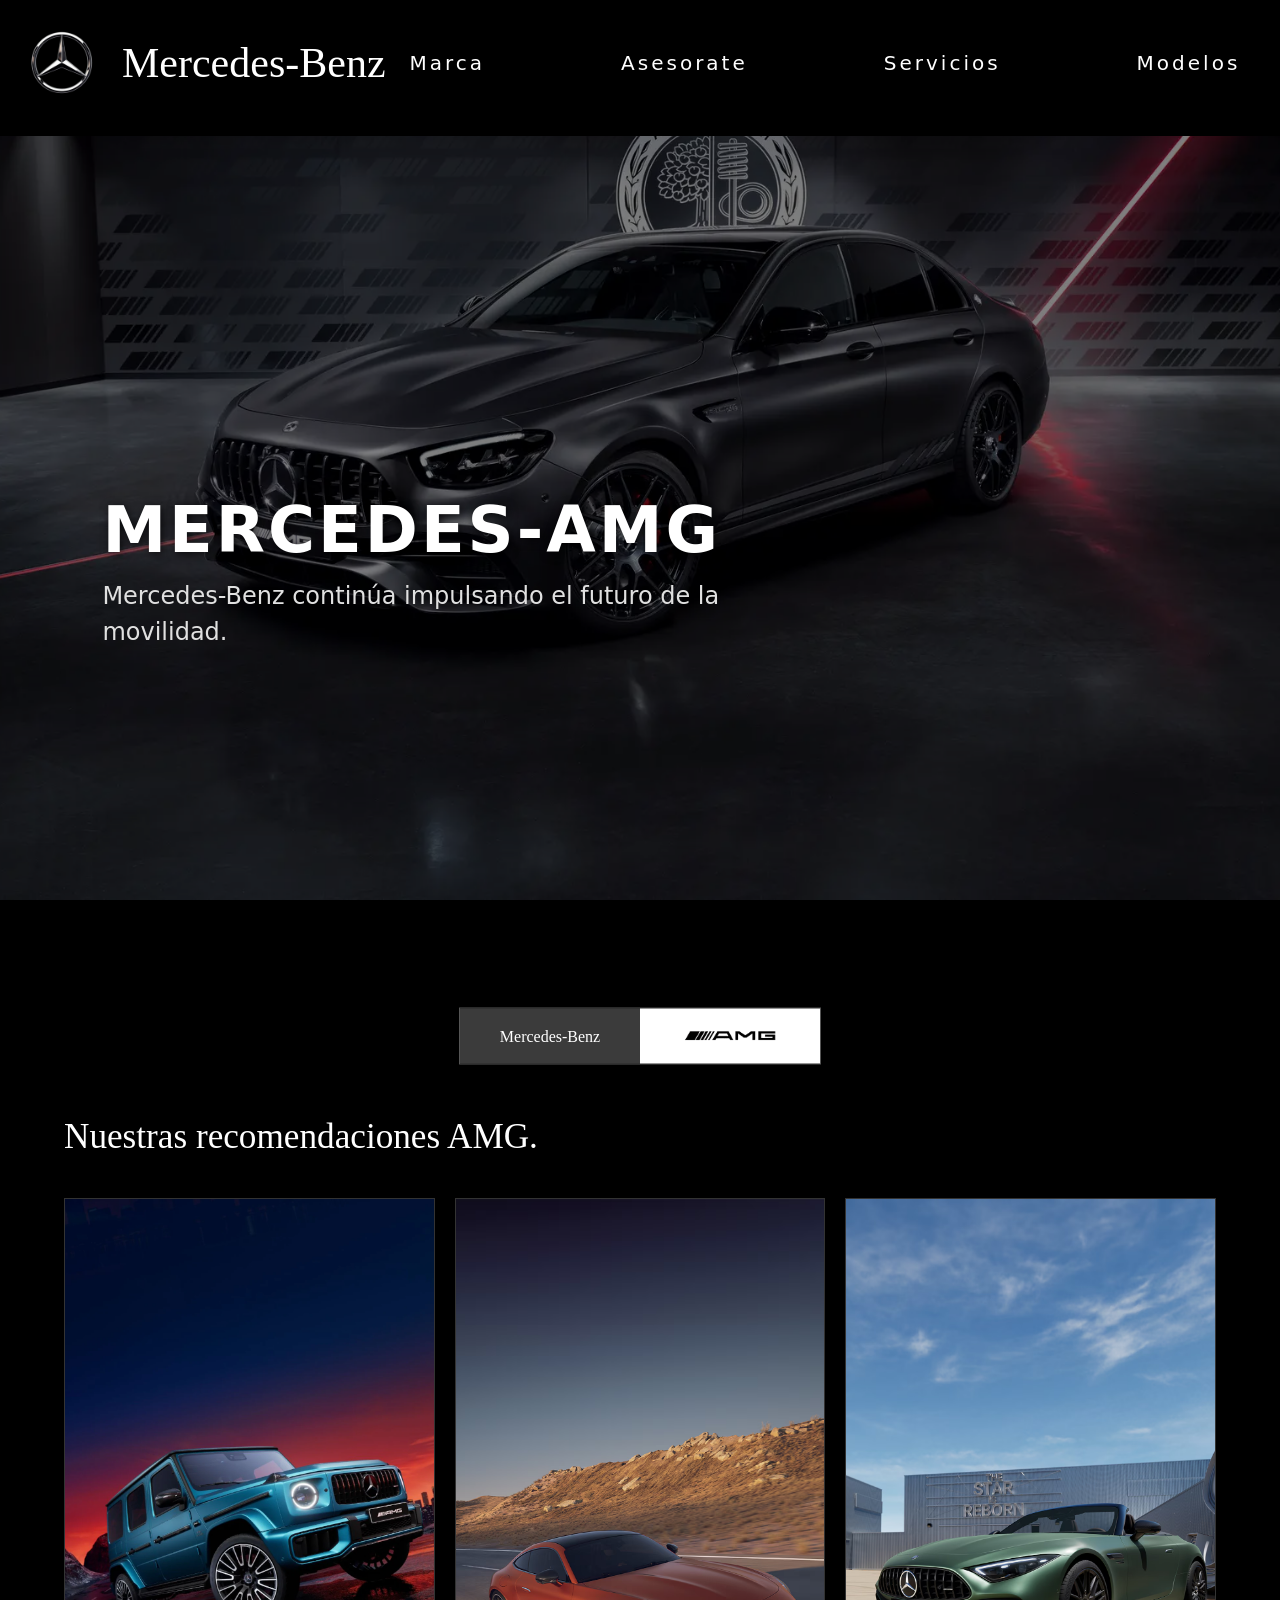
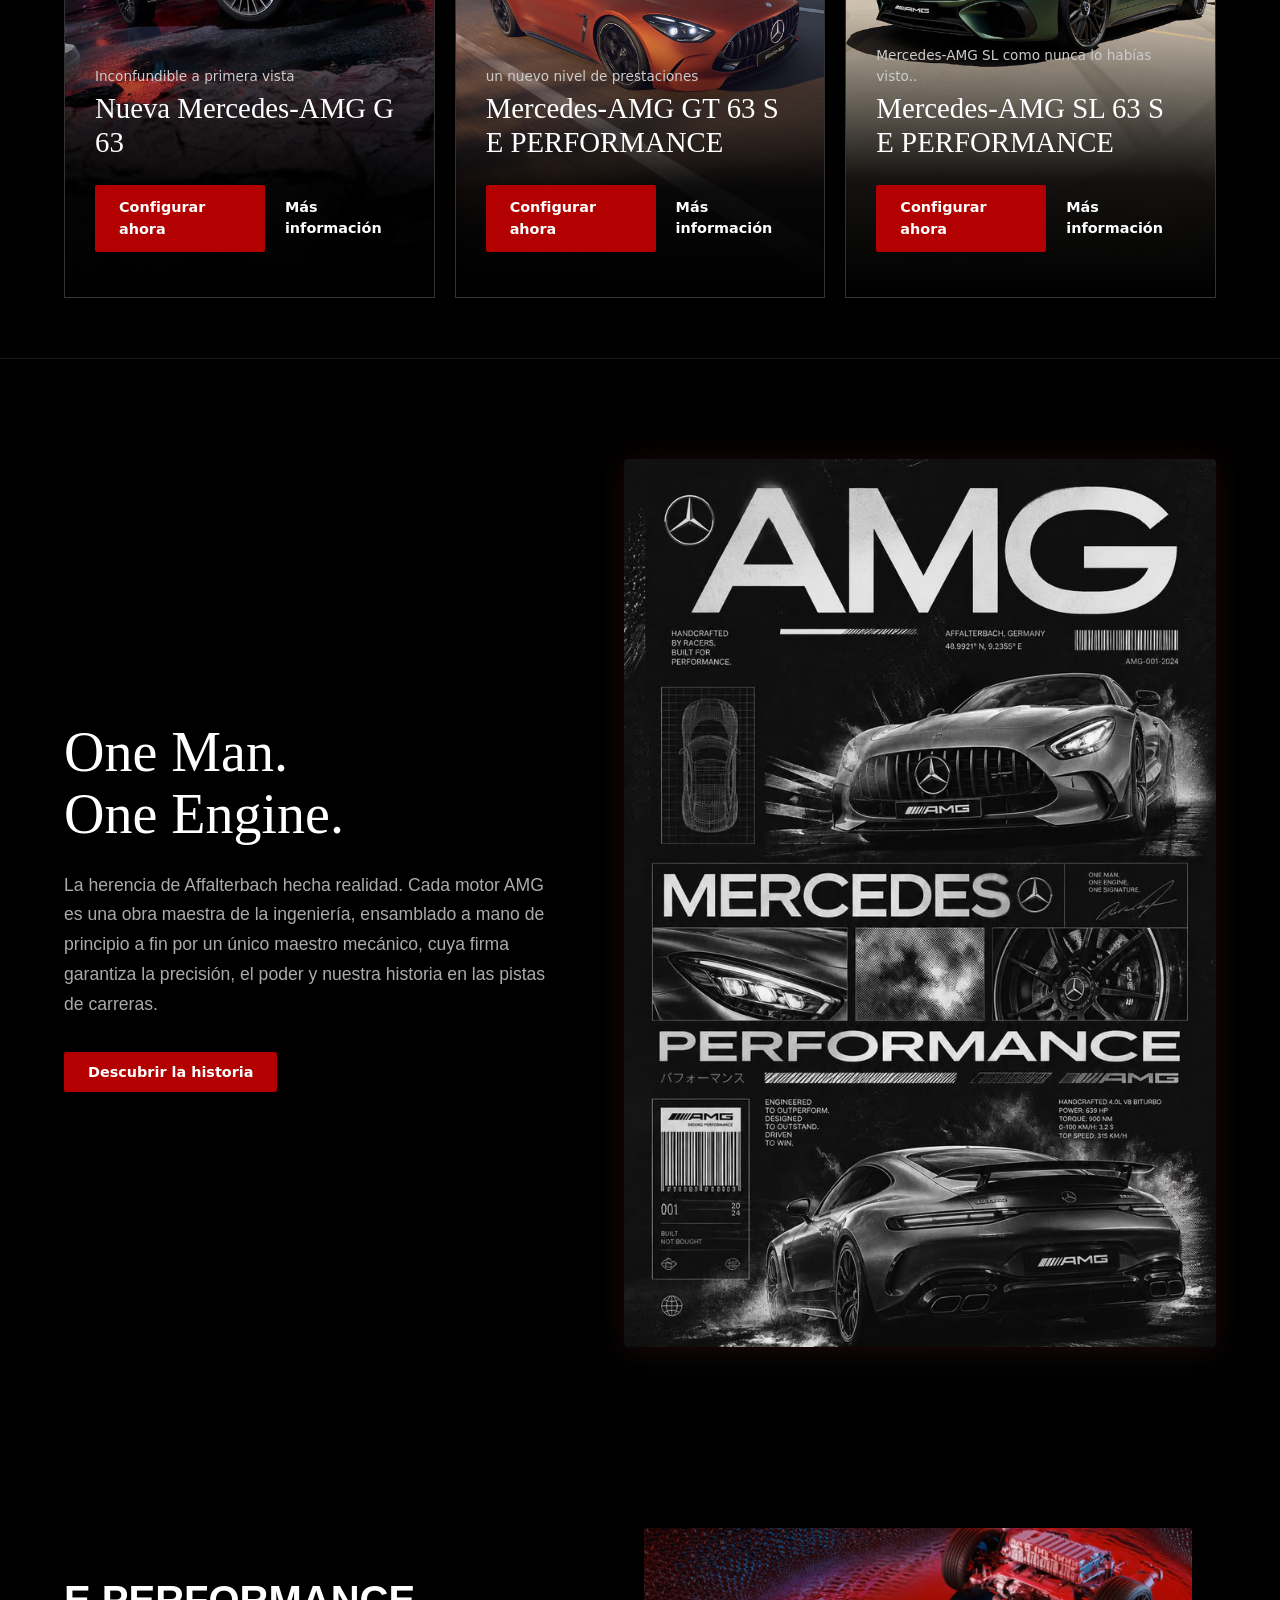
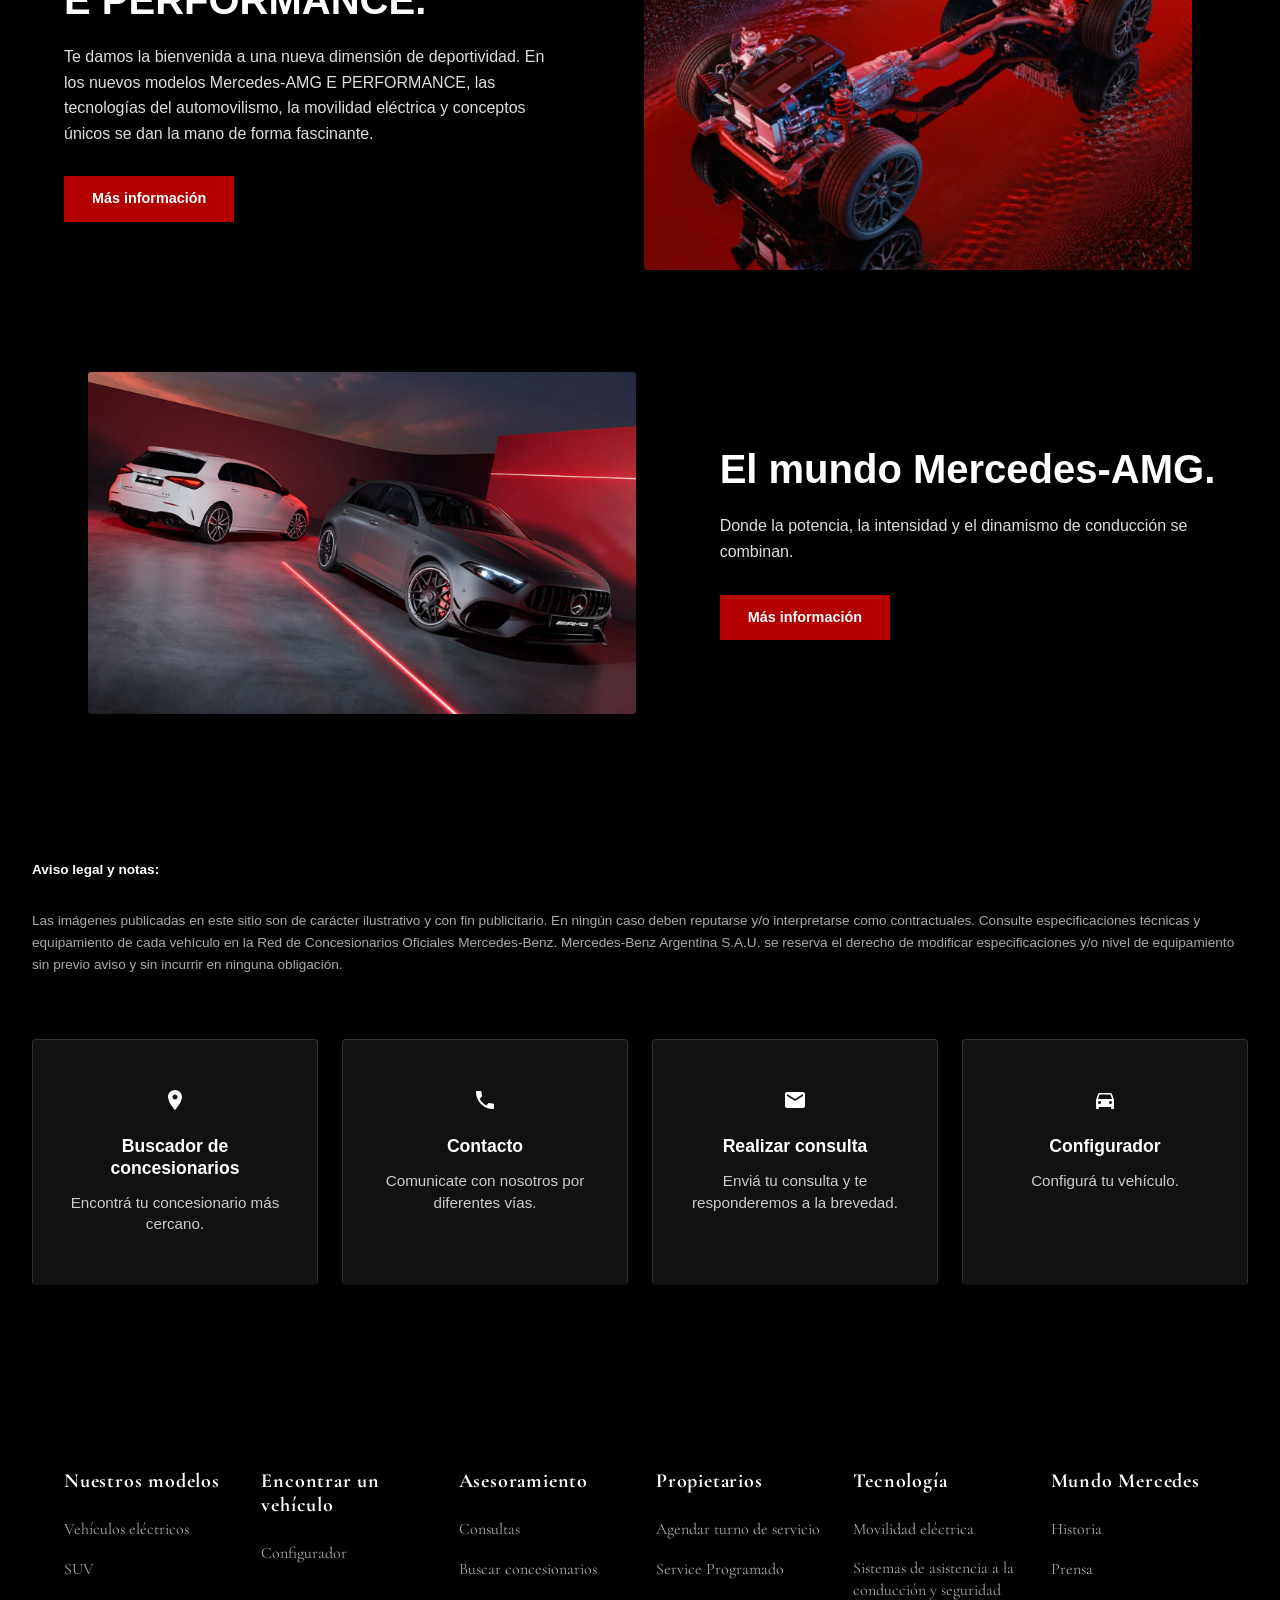
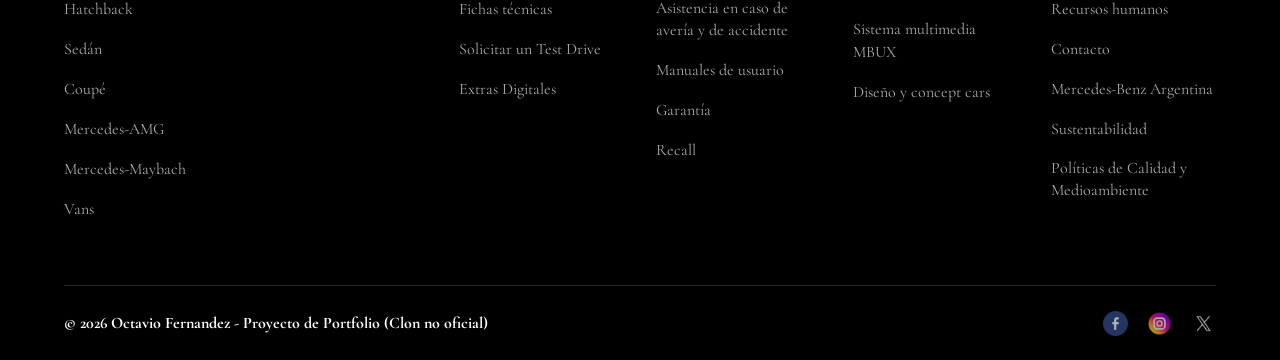
==== commit b90015fe: "borre y acomode footer" ====
--- a/pages/amg.html
+++ b/pages/amg.html
@@ -133,7 +133,7 @@
                     <p class="adn-amg__descripcion">
                         La herencia de Affalterbach hecha realidad. Cada motor AMG es una obra maestra de la ingeniería, ensamblado a mano de principio a fin por un único maestro mecánico, cuya firma garantiza la precisión, el poder y nuestra historia en las pistas de carreras.
                     </p>
-                    <a href="#" class="btn-azul">Descubrir la historia</a>
+                    <a href="./marca.html" class="btn-azul">Descubrir la historia</a>
                 </div>
                 <div class="adn-amg__imagen-wrapper">                 
                     <img src="../assets/img/AMG POSTER.jpg" alt="Póster Filosofía AMG" class="adn-amg__poster">
@@ -261,7 +261,6 @@
                 <h4 class="footer-col-titulo">Encontrar un vehículo</h4>
                 <ul class="footer-col-lista">
                     <li><a href="#">Configurador</a></li>
-                    <li><a href="#">Mercedes-Benz Certified</a></li>
                 </ul>
             </div>
             <div class="footer-col">
@@ -311,14 +310,8 @@
         <div class="footer-divider"></div>
 
         <div class="footer-bottom">
-            <p class="footer-copy">© 2025. Mercedes-Benz AG. Octavio Fernandez</p>
-            <nav class="footer-legal" aria-label="Legal">
-                <a href="#">Proveedor</a>
-                <a href="#">Cookies</a>
-                <a href="#">Protección de datos</a>
-                <a href="#">Aviso legal</a>
-                <a href="#">Código de integridad</a>
-                <a href="#">Canal de Denuncias</a>
+            <p class="footer-copy">© 2026 Octavio Fernandez - Proyecto de Portfolio (Clon no oficial)</p>
+            <nav class="footer-legal" aria-label="Legal">    
             </nav>
             <nav class="footer-socials" aria-label="Redes sociales">
                 <a href="#" aria-label="Facebook"><img src="../assets/img/facebook.png" alt="Facebook"></a>
--- a/css/amg2.css
+++ b/css/amg2.css
@@ -58,7 +58,7 @@
 
 .adn-amg__poster:hover {
   transform: scale(1.02);
-  box-shadow: 0 10px 40px rgba(255, 255, 255, 0.05), 0 0 40px rgba(179, 0, 0, 0.25);
+  box-shadow: 0 10px 40px rgba(255, 255, 255, 0.05), 0 0 40px rgba(179, 0, 0, 0.592);
 }
 
 /* Responsive para que se vea bien en celulares y tablets */
@@ -168,7 +168,7 @@
 
 /* EFECTO HOVER: Expansión y Resplandor Rojo */
 .mundo-amg__imagen-container:hover .mundo-amg__img {
-  transform: scale(1.10);
+  transform: scale(1.45);
   border-color: #b30000;
   box-shadow: 0 0 70px rgba(179, 0, 0, 0.6), inset 0 0 15px rgba(179, 0, 0, 0.2);
 }
@@ -221,4 +221,4 @@
   .mundo-amg__img {
     max-width: 100%;
   }
-}+}
